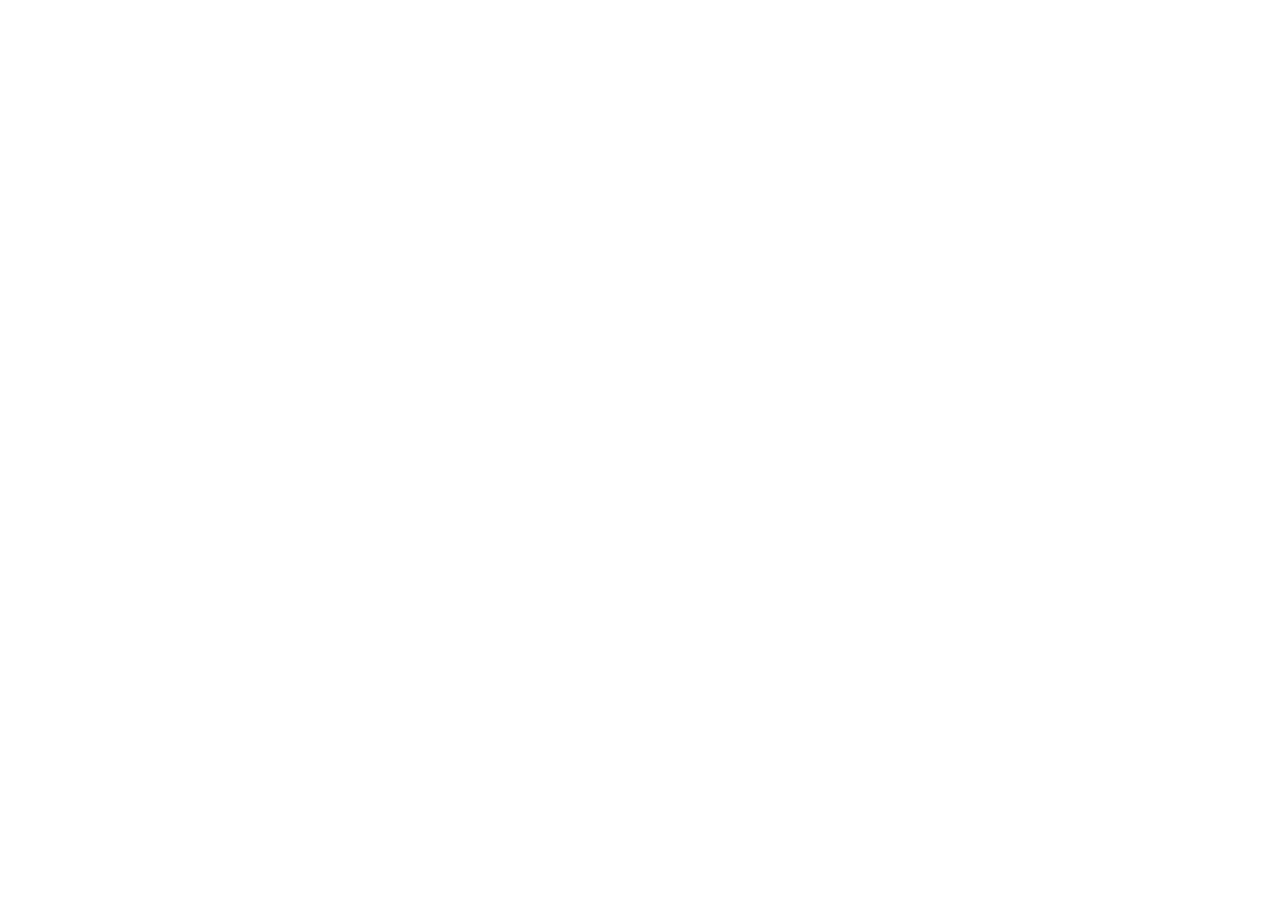
==== contact.html @ 3bf23698 "Init : creation du depot, arborescence des fichiers et structure HTML de base" ====
<!DOCTYPE html>
<html lang="fr">

<head>
    <meta charset="UTF-8">
    <meta name="viewport" content="width=device-width, initial-scale=1.0">

    <title>contact | AfriConnect Summit 2026</title>

    <!-- Google Fonts -->
    <link rel="preconnect" href="https://fonts.googleapis.com">
    <link rel="preconnect" href="https://fonts.gstatic.com" crossorigin>

    <link href="https://fonts.googleapis.com/css2?family=Space+Grotesk:wght@400;500;700&family=Inter:wght@300;400;500;600&display=swap" rel="stylesheet">

    <!-- Bootstrap Icons -->
    <link rel="stylesheet"
        href="https://cdn.jsdelivr.net/npm/bootstrap-icons@1.13.1/font/bootstrap-icons.min.css">

    <!-- CSS -->
    <link rel="stylesheet" href="css/style.css">
</head>

<body>

    <!-- Header -->
    <header>

    </header>

    <!-- Contenu principal -->
    <main>

    </main>

    <!-- Footer -->
    <footer>

    </footer>

    <!-- JavaScript -->
    <script src="js/main.js"></script>

</body>

</html>
---- css/style.css ----
/* Feuille de style du projet AfriConnect Summit */
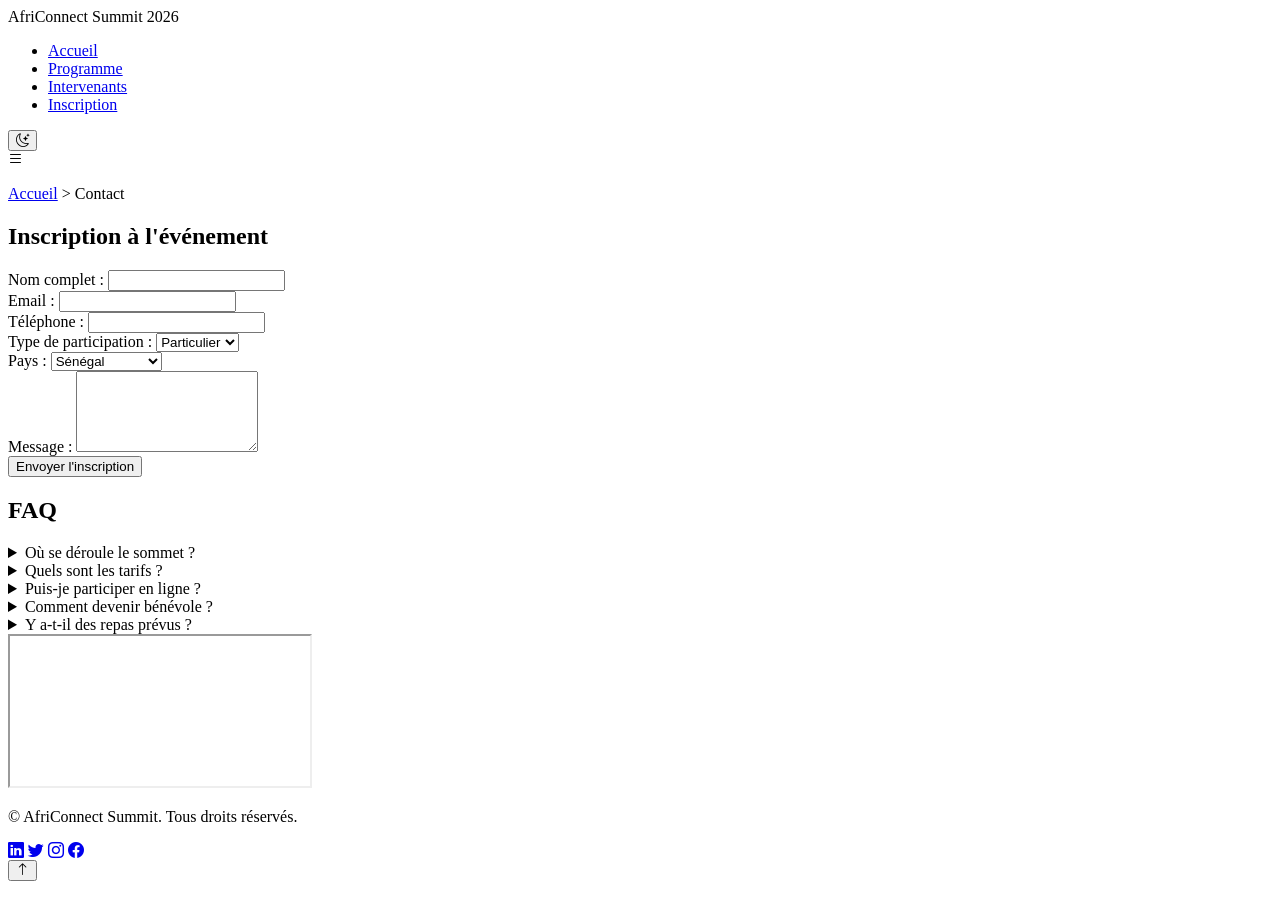
==== commit de4c00c5: "HTML : Structure complete des 4 pages avec section et contenu texte" ====
--- a/contact.html
+++ b/contact.html
@@ -1,46 +1,132 @@
 <!DOCTYPE html>
 <html lang="fr">
-
 <head>
     <meta charset="UTF-8">
     <meta name="viewport" content="width=device-width, initial-scale=1.0">
+    <title>Contact & Inscription | AfriConnect Summit 2026</title>
 
-    <title>contact | AfriConnect Summit 2026</title>
+   <link href="https://fonts.googleapis.com/css2?family=Inter:wght@400;700&display=swap" rel="stylesheet">
 
-    <!-- Google Fonts -->
-    <link rel="preconnect" href="https://fonts.googleapis.com">
-    <link rel="preconnect" href="https://fonts.gstatic.com" crossorigin>
+    <link rel="stylesheet" href="https://cdn.jsdelivr.net/npm/bootstrap-icons@1.13.1/font/bootstrap-icons.min.css">
 
-    <link href="https://fonts.googleapis.com/css2?family=Space+Grotesk:wght@400;500;700&family=Inter:wght@300;400;500;600&display=swap" rel="stylesheet">
-
-    <!-- Bootstrap Icons -->
-    <link rel="stylesheet"
-        href="https://cdn.jsdelivr.net/npm/bootstrap-icons@1.13.1/font/bootstrap-icons.min.css">
-
-    <!-- CSS -->
     <link rel="stylesheet" href="css/style.css">
 </head>
-
 <body>
 
-    <!-- Header -->
     <header>
-
+        <nav>
+            <div class="logo">AfriConnect Summit 2026</div>
+            <ul>
+                <li><a href="index.html">Accueil</a></li>
+                <li><a href="programme.html">Programme</a></li>
+                <li><a href="intervenants.html">Intervenants</a></li>
+                <li><a href="contact.html">Inscription</a></li>
+            </ul>
+            <button id="theme-toggle" aria-label="Basculer le mode sombre"><i class="bi bi-moon-stars"></i></button>
+            <div class="hamburger" aria-label="Menu mobile"><i class="bi bi-list"></i></div>
+        </nav>
     </header>
 
-    <!-- Contenu principal -->
     <main>
+        <section id="page-hero">
+            <nav aria-label="Fil d'Ariane"><p><a href="index.html">Accueil</a> > Contact</p></nav>
+            <h1>Inscription à l'événement</h1>
+        </section>
 
+        <section id="registration">
+            <form id="contactForm">
+                <div class="form-group">
+                    <label for="fullname">Nom complet :</label>
+                    <input type="text" id="fullname" name="fullname" required>
+                </div>
+                <div class="form-group">
+                    <label for="email">Email :</label>
+                    <input type="email" id="email" name="email" required>
+                </div>
+                <div class="form-group">
+                    <label for="phone">Téléphone :</label>
+                    <input type="tel" id="phone" name="phone" required>
+                </div>
+                <div class="form-group">
+                    <label for="type">Type de participation :</label>
+                    <select id="type" name="type">
+                        <option value="particulier">Particulier</option>
+                        <option value="entreprise">Entreprise</option>
+                        <option value="etudiant">Étudiant</option>
+                    </select>
+                </div>
+                <div class="form-group">
+                    <label for="country">Pays :</label>
+                    <select id="country" name="country">
+                        <option value="senegal">Sénégal</option>
+                        <option value="nigeria">Nigeria</option>
+                        <option value="cote_divoire">Côte d'Ivoire</option>
+                        <option value="ghana">Ghana</option>
+                        <option value="maroc">Maroc</option>
+                        <option value="tunisie">Tunisie</option>
+                        <option value="kenya">Kenya</option>
+                        <option value="afrique_sud">Afrique du Sud</option>
+                        <option value="egypte">Égypte</option>
+                        <option value="cameroun">Cameroun</option>
+                    </select>
+                </div>
+                <div class="form-group">
+                    <label for="message">Message :</label>
+                    <textarea id="message" name="message" rows="5" required></textarea>
+                </div>
+                <button type="submit">Envoyer l'inscription</button>
+            </form>
+
+        <aside class="faq-container">
+            <h2>FAQ</h2>
+            
+            <details class="faq-item">
+                <summary>Où se déroule le sommet ?</summary>
+                <p>Le sommet se tiendra au CICAD à Dakar.</p>
+            </details>
+
+            <details class="faq-item">
+                <summary>Quels sont les tarifs ?</summary>
+                <p>L'accès est gratuit, mais nécessite une inscription préalable.</p>
+            </details>
+
+            <details class="faq-item">
+                <summary>Puis-je participer en ligne ?</summary>
+                <p>Oui, des sessions seront diffusées en streaming.</p>
+            </details>
+
+            <details class="faq-item">
+                <summary>Comment devenir bénévole ?</summary>
+                <p>Remplissez le formulaire de contact en précisant votre motivation.</p>
+            </details>
+
+            <details class="faq-item">
+                <summary>Y a-t-il des repas prévus ?</summary>
+                <p>Oui, des pauses café et des déjeuners sont offerts.</p>
+            </details>
+        </aside>
+        </section>
+
+        <section id="map">
+            <iframe src="https://www.google.com/maps/embed?pb=..." title="Localisation"></iframe>
+        </section>
     </main>
-
-    <!-- Footer -->
-    <footer>
-
-    </footer>
-
-    <!-- JavaScript -->
+   <footer>
+    <div class="footer-content">
+        <p>&copy; <span id="year"></span> AfriConnect Summit. Tous droits réservés.</p>
+        
+        <div class="social-links">
+            <a href="#"><i class="bi bi-linkedin" aria-label="LinkedIn"></i></a>
+            <a href="#"><i class="bi bi-twitter" aria-label="Twitter"></i></a>
+            <a href="#"><i class="bi bi-instagram" aria-label="Instagram"></i></a>
+            <a href="#"><i class="bi bi-facebook" aria-label="Facebook"></i></a>
+        </div>
+        
+        <button id="back-to-top" aria-label="Retour en haut">
+            <i class="bi bi-arrow-up"></i>
+        </button>
+    </div>
+</footer>
     <script src="js/main.js"></script>
-
 </body>
-
 </html>
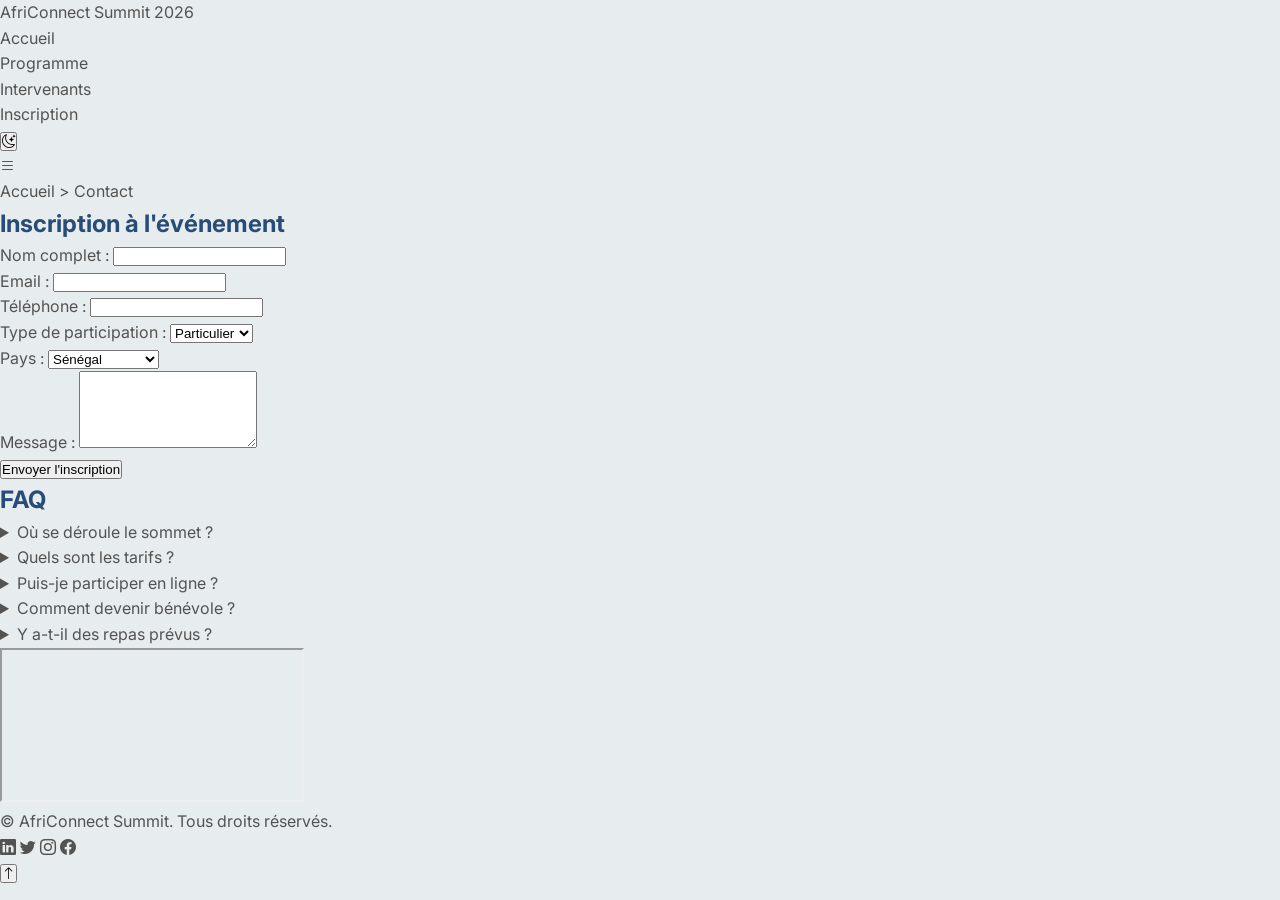
==== commit 240109c9: "css : Configuration du design système (Variables, Reset, Typographie)" ====
--- a/contact.html
+++ b/contact.html
@@ -5,7 +5,9 @@
     <meta name="viewport" content="width=device-width, initial-scale=1.0">
     <title>Contact & Inscription | AfriConnect Summit 2026</title>
 
-   <link href="https://fonts.googleapis.com/css2?family=Inter:wght@400;700&display=swap" rel="stylesheet">
+   <link rel="preconnect" href="https://fonts.googleapis.com">
+    <link rel="preconnect" href="https://fonts.gstatic.com" crossorigin>
+    <link href="https://fonts.googleapis.com/css2?family=Inter:wght@400;600&family=Outfit:wght@400;700&display=swap" rel="stylesheet">
 
     <link rel="stylesheet" href="https://cdn.jsdelivr.net/npm/bootstrap-icons@1.13.1/font/bootstrap-icons.min.css">
 
--- a/css/style.css
+++ b/css/style.css
@@ -1 +1,46 @@
-/* Feuille de style du projet AfriConnect Summit */+
+/* 1. VARIABLES : Centralisation des couleurs et styles */
+:root {
+    --primary-color: #a3cef1;    /* Bleu principal (carte)*/
+    --secondary-color: #274C77;  /* Gris très foncé (titres) */
+    --text-color: #535452;       /* Gris texte standard */
+    --bg-color: #e7ecef;         /* Fond page */
+   --rayon-bordure: 20px;       /* Arrondi des éléments */
+    --font-heading: 'Outfit', sans-serif;
+    --font-body: 'Inter', sans-serif;
+}
+
+/* 2. RESET CSS : Nettoyage des comportements par défaut */
+* {
+    margin: 0;
+    padding: 0;
+    box-sizing: border-box;
+}
+
+/* 3. TYPOGRAPHIE & BASE : Style global du site */
+body {
+    font-family: var(--font-body);
+    color: var(--text-color);
+    background-color: var(--bg-color);
+    line-height: 1.6;
+}
+
+h1, h2, h3 {
+    color: var(--secondary-color);
+}
+
+ul {
+    list-style: none;
+}
+
+a {
+    text-decoration: none;
+    color: inherit;
+}
+
+/* 4. UTILS : Container pour centrer le contenu proprement */
+.container {
+    max-width: 1200px;
+    margin: 0 auto;
+    padding: 0 20px;
+}
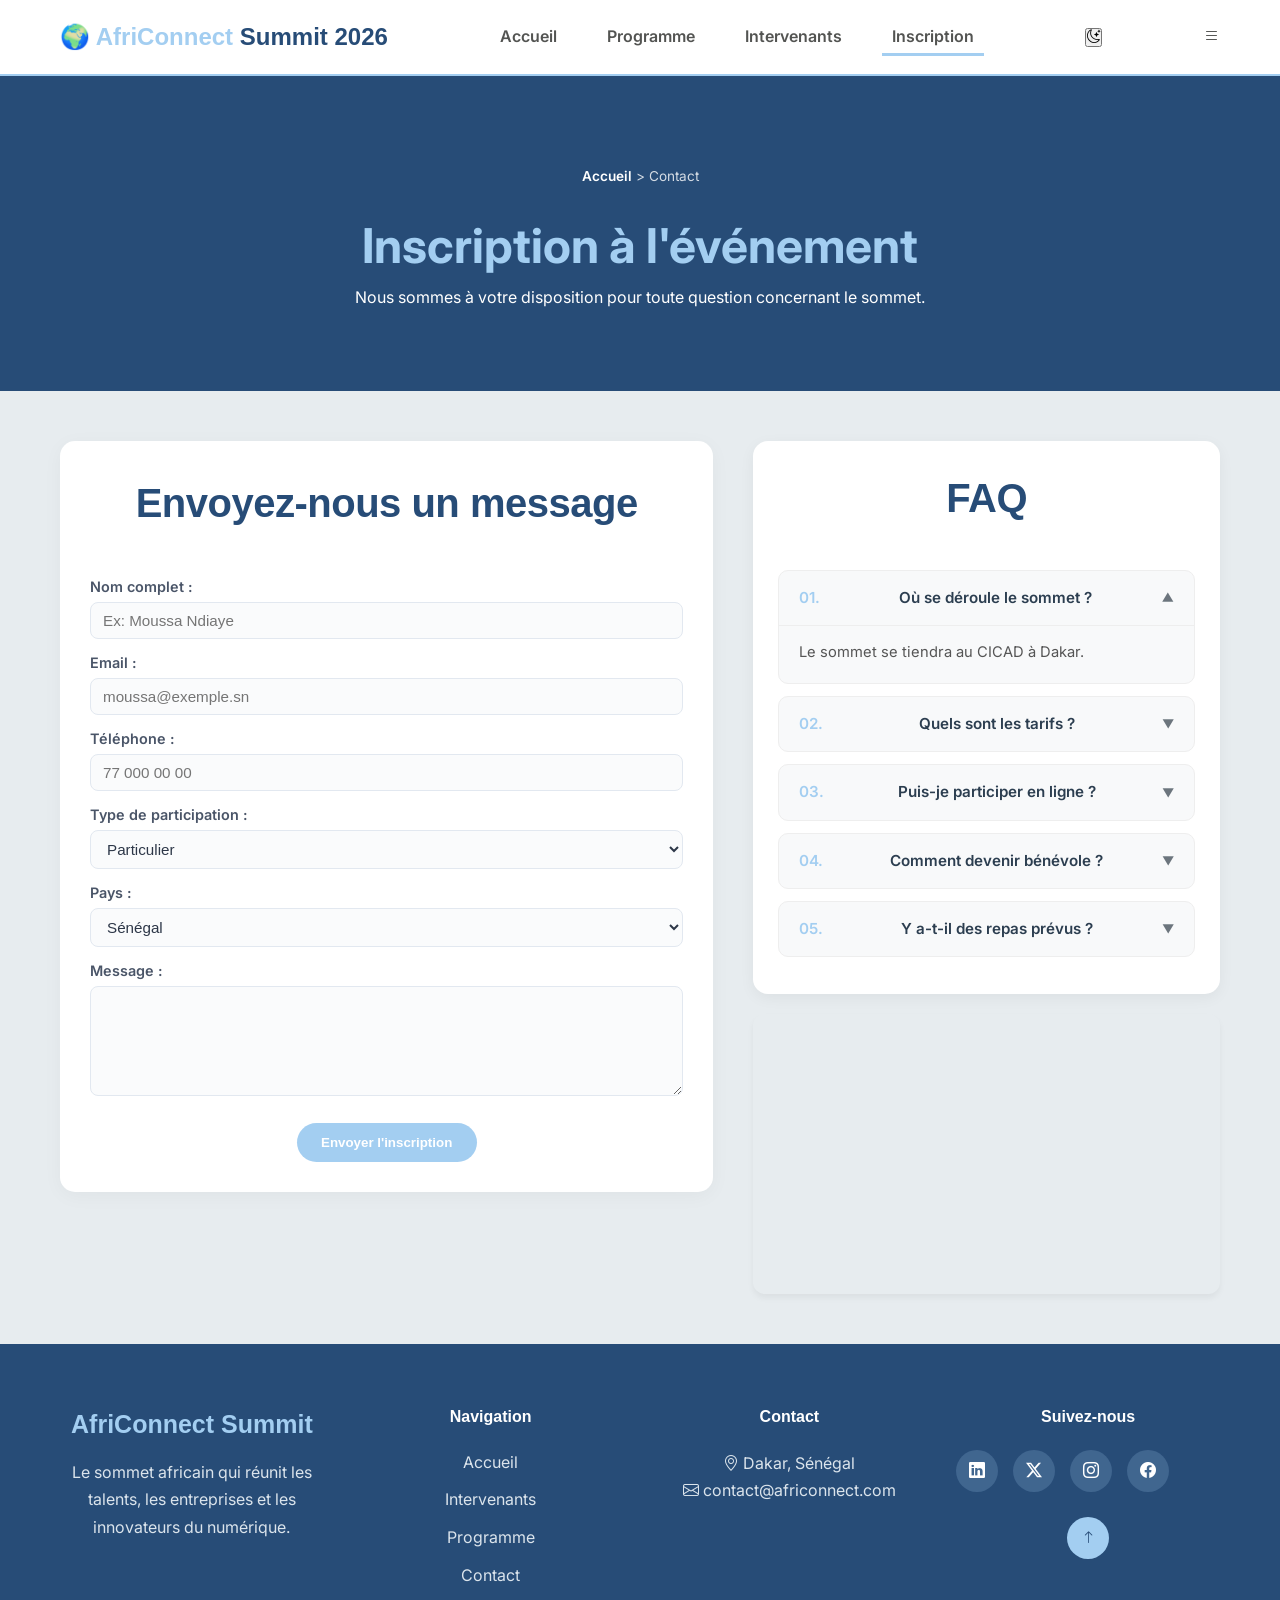
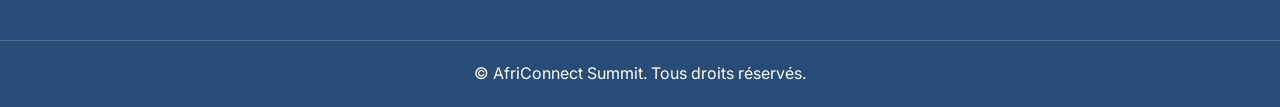
==== commit 8b47a68d: "css : Style des autres pages et responsive" ====
--- a/contact.html
+++ b/contact.html
@@ -16,13 +16,16 @@
 <body>
 
     <header>
-        <nav>
-            <div class="logo">AfriConnect Summit 2026</div>
-            <ul>
+        <nav class="container">
+            <div class="logo">
+                🌍 <span class="logo-primary">AfriConnect</span>
+                    <span class="logo-secondary">Summit 2026</span>
+                    </div>
+            <ul class="nav-links">
                 <li><a href="index.html">Accueil</a></li>
                 <li><a href="programme.html">Programme</a></li>
                 <li><a href="intervenants.html">Intervenants</a></li>
-                <li><a href="contact.html">Inscription</a></li>
+                <li><a href="contact.html" class="active">Inscription</a></li>
             </ul>
             <button id="theme-toggle" aria-label="Basculer le mode sombre"><i class="bi bi-moon-stars"></i></button>
             <div class="hamburger" aria-label="Menu mobile"><i class="bi bi-list"></i></div>
@@ -33,21 +36,23 @@
         <section id="page-hero">
             <nav aria-label="Fil d'Ariane"><p><a href="index.html">Accueil</a> > Contact</p></nav>
             <h1>Inscription à l'événement</h1>
+            <p>Nous sommes à votre disposition pour toute question concernant le sommet.</p>
         </section>
 
         <section id="registration">
             <form id="contactForm">
+                <h2>Envoyez-nous un message</h2>
                 <div class="form-group">
                     <label for="fullname">Nom complet :</label>
-                    <input type="text" id="fullname" name="fullname" required>
+                    <input type="text" id="fullname" name="fullname" placeholder="Ex: Moussa Ndiaye" required>
                 </div>
                 <div class="form-group">
                     <label for="email">Email :</label>
-                    <input type="email" id="email" name="email" required>
+                    <input type="email" id="email" name="email" placeholder="moussa@exemple.sn" required>
                 </div>
                 <div class="form-group">
                     <label for="phone">Téléphone :</label>
-                    <input type="tel" id="phone" name="phone" required>
+                    <input type="tel" id="phone" name="phone" placeholder="77 000 00 00" required>
                 </div>
                 <div class="form-group">
                     <label for="type">Type de participation :</label>
@@ -78,56 +83,112 @@
                 </div>
                 <button type="submit">Envoyer l'inscription</button>
             </form>
+    <div class="right-column">
+       <aside class="faq-container">
+    <h2>FAQ</h2>
+    
+    <details class="faq-item" name="faq-group" open>
+        <summary><span class="faq-num">01.</span> Où se déroule le sommet ?</summary>
+        <p>Le sommet se tiendra au CICAD à Dakar.</p>
+    </details>
 
-        <aside class="faq-container">
-            <h2>FAQ</h2>
-            
-            <details class="faq-item">
-                <summary>Où se déroule le sommet ?</summary>
-                <p>Le sommet se tiendra au CICAD à Dakar.</p>
-            </details>
+    <details class="faq-item" name="faq-group">
+        <summary><span class="faq-num">02.</span> Quels sont les tarifs ?</summary>
+        <p>L'accès est gratuit, mais nécessite une inscription préalable.</p>
+    </details>
 
-            <details class="faq-item">
-                <summary>Quels sont les tarifs ?</summary>
-                <p>L'accès est gratuit, mais nécessite une inscription préalable.</p>
-            </details>
+    <details class="faq-item" name="faq-group">
+        <summary><span class="faq-num">03.</span> Puis-je participer en ligne ?</summary>
+        <p>Oui, des sessions seront diffusées en streaming.</p>
+    </details>
 
-            <details class="faq-item">
-                <summary>Puis-je participer en ligne ?</summary>
-                <p>Oui, des sessions seront diffusées en streaming.</p>
-            </details>
+    <details class="faq-item" name="faq-group">
+        <summary><span class="faq-num">04.</span> Comment devenir bénévole ?</summary>
+        <p>Remplissez le formulaire de contact en précisant votre motivation.</p>
+    </details>
 
-            <details class="faq-item">
-                <summary>Comment devenir bénévole ?</summary>
-                <p>Remplissez le formulaire de contact en précisant votre motivation.</p>
-            </details>
-
-            <details class="faq-item">
-                <summary>Y a-t-il des repas prévus ?</summary>
-                <p>Oui, des pauses café et des déjeuners sont offerts.</p>
-            </details>
-        </aside>
+    <details class="faq-item" name="faq-group">
+        <summary><span class="faq-num">05.</span> Y a-t-il des repas prévus ?</summary>
+        <p>Oui, des pauses café et des déjeuners sont offerts.</p>
+    </details>
+</aside>
+        
+        <section id="map">
+            <iframe src="https://www.google.com/maps/embed?pb=..." title="Localisation"></iframe>
+        </div>
+        </section>
         </section>
 
-        <section id="map">
-            <iframe src="https://www.google.com/maps/embed?pb=..." title="Localisation"></iframe>
-        </section>
+        
     </main>
-   <footer>
-    <div class="footer-content">
-        <p>&copy; <span id="year"></span> AfriConnect Summit. Tous droits réservés.</p>
-        
-        <div class="social-links">
-            <a href="#"><i class="bi bi-linkedin" aria-label="LinkedIn"></i></a>
-            <a href="#"><i class="bi bi-twitter" aria-label="Twitter"></i></a>
-            <a href="#"><i class="bi bi-instagram" aria-label="Instagram"></i></a>
-            <a href="#"><i class="bi bi-facebook" aria-label="Facebook"></i></a>
+    <footer>
+    <div class="footer-content container">
+
+        <!-- Présentation -->
+        <div class="footer-col footer-brand">
+            <h3>AfriConnect Summit</h3>
+            <p>
+                Le sommet africain qui réunit les talents,
+                les entreprises et les innovateurs du numérique.
+            </p>
         </div>
-        
-        <button id="back-to-top" aria-label="Retour en haut">
-            <i class="bi bi-arrow-up"></i>
-        </button>
+
+
+        <!-- Navigation rapide -->
+        <div class="footer-col">
+            <h4>Navigation</h4>
+
+            <ul class="footer-links">
+                <li><a href="index.html">Accueil</a></li>
+                <li><a href="speakers.html">Intervenants</a></li>
+                <li><a href="programme.html">Programme</a></li>
+                <li><a href="contact.html">Contact</a></li>
+            </ul>
+        </div>
+
+
+        <!-- Contact -->
+        <div class="footer-col">
+            <h4>Contact</h4>
+
+            <p>
+                <i class="bi bi-geo-alt"></i> Dakar, Sénégal
+            </p>
+
+            <p>
+                <i class="bi bi-envelope"></i> contact@africonnect.com
+            </p>
+        </div>
+
+
+        <!-- Réseaux sociaux -->
+        <div class="footer-col">
+            <h4>Suivez-nous</h4>
+
+            <div class="social-links">
+                <a href="#"><i class="bi bi-linkedin"></i></a>
+                <a href="#"><i class="bi bi-twitter-x"></i></a>
+                <a href="#"><i class="bi bi-instagram"></i></a>
+                <a href="#"><i class="bi bi-facebook"></i></a>
+            </div>
+
+
+            <button id="back-to-top" aria-label="Retour en haut">
+                <i class="bi bi-arrow-up"></i>
+            </button>
+
+        </div>
+
     </div>
+
+
+    <div class="footer-bottom">
+        <p>
+            &copy; <span id="year"></span> AfriConnect Summit.
+            Tous droits réservés.
+        </p>
+    </div>
+
 </footer>
     <script src="js/main.js"></script>
 </body>
--- a/css/style.css
+++ b/css/style.css
@@ -1,8 +1,7 @@
-
 /* 1. VARIABLES : Centralisation des couleurs et styles */
 :root {
     --primary-color: #a3cef1;    /* Bleu principal (carte)*/
-    --secondary-color: #274C77;  /* Gris très foncé (titres) */
+    --secondary-color: #274C77;  /* Bleu foncé (titres) */
     --text-color: #535452;       /* Gris texte standard */
     --bg-color: #e7ecef;         /* Fond page */
    --rayon-bordure: 20px;       /* Arrondi des éléments */
@@ -41,6 +40,930 @@
 /* 4. UTILS : Container pour centrer le contenu proprement */
 .container {
     max-width: 1200px;
+    margin: 0 auto; /* C'est cette ligne qui centre tout ! */
+    padding: 0 20px; /* C'est cette ligne qui évite que le texte colle au bord sur mobile */
+}
+/* COMMIT 4 : Mise en page complète (Header, Sections, Grilles) */
+
+/* 1. LAYOUT : Centrage automatique */
+.container {
+    max-width: 1200px;
     margin: 0 auto;
     padding: 0 20px;
+}
+
+/* 2. HEADER : Menu horizontal */
+header {
+    background:white;
+    padding:18px 0;
+    position:sticky;
+    top:0;
+    z-index:1000;
+    backdrop-filter:blur(10px);
+}
+
+header nav {
+    display: flex;
+    justify-content: space-between;
+    align-items: center;
+    font-weight: 600;
+}
+header {
+    border-bottom: 2px solid var(--primary-color);
+}
+
+.nav-links {
+    display: flex;
+    gap: 30px;
+}
+.nav-links a {
+    position: relative;
+    padding: 10px;
+    z-index: 1;
+}
+
+.nav-links a::before {
+    content: "";
+    position: absolute;
+    bottom: 0;
+    left: 0;
+    width: 0%; /* Au repos, le trait est invisible */
+    height: 3px;
+    background-color: var(--primary-color);
+    transition: width 0.4s ease; /* L'animation est fluide */
+}
+.nav-links a:hover::before, 
+.nav-links a.active::before {
+    width: 100%; /* Le trait s'étend sur toute la largeur */
+}
+.logo{
+    font-size: 1.5rem;
+    font-family: var(--font-heading);
+    font-weight: 700;
+}
+
+.logo-primary{
+    color: var(--primary-color);
+}
+
+.logo-secondary{
+    color: var(--secondary-color);
+}
+/* 3. HERO : Bannière principale */
+.hero {
+    /* 1. L'image de fond */
+    background-image: url('../images/image9.jpg'); /* Mets ici le chemin vers l' image */
+    background-size: cover;          /* L'image couvre tout l'espace sans être déformée */
+    background-position: center;     /* Centre l'image dans le bloc */
+    background-repeat: no-repeat;
+    
+    /* 2. Assombrir l'image pour que le texte blanc soit lisible */
+    background-blend-mode: overlay;
+    background-color: rgba(10, 23, 43, 0.85); /* le bleu sombre, 70% d'opacité */
+    
+    /* 3. Hauteur plein écran */
+    min-height: 100vh;
+    display: flex;
+    flex-direction: column;
+    justify-content: center;
+    align-items: center;
+    color: white;
+    text-align: center;
+    margin: 30px  10px;
+    border-radius: 20px;
+}
+
+.hero h1 {
+    font-size: 4rem;     /* Un titre bien grand pour l'impact */
+    color: white;        /* En blanc pour contraster avec le bleu */
+    margin-bottom: 10px;
+    line-height: 1.2;  /* Pour que le titre ne soit pas trop serré */
+}
+
+.hero p {
+    color: #f0f4f8;      /* Un blanc cassé pour le sous-titre, c'est plus doux */
+    font-size: 1.6rem;
+}
+
+/* 4. GRILLES : Alignement horizontal des éléments */
+
+/* Stats (4 colonnes) */
+.stats-grid {
+    display: grid;
+    grid-template-columns: repeat(4, 1fr);
+    gap: 20px;
+    margin-top: 20px;
+}
+
+/* Pourquoi participer (3 colonnes) */
+.about-flex {
+    display: grid;
+    grid-template-columns: repeat(3, 1fr);
+    gap: 30px;
+}
+
+/* Intervenants (4 colonnes) */
+.speakers-grid {
+    display: grid;
+    grid-template-columns: repeat(4, 1fr);
+    gap: 20px;
+    margin: 20px 0;
+}
+.speakers-grid img {
+    width: 100%;
+    border-radius: var(--rayon-bordure);
+}
+
+/* 5. FOOTER */
+footer {
+    background-color: var(--secondary-color);
+    color: white;
+    padding: 40px 0;
+    text-align: center;
+}
+/* Style commun aux deux boutons */
+.btn,
+.btn-outline {
+    display: inline-block;
+    padding: 15px 36px;
+    margin: 10px;
+    border-radius: 30px;
+    text-decoration: none;
+    font-size: 1rem;
+    font-weight: 600;
+    transition: all 0.3s ease;
+}
+
+/* Bouton "S'inscrire" (Plein) */
+.btn {
+    background-color: var(--primary-color);
+    color: var(--secondary-color);
+    
+}
+
+/* Effet au survol pour le bouton plein */
+.btn:hover {
+    background-color: var(--secondary-color);
+    color: white;
+    transform: translateY(-3px); /* Le bouton monte légèrement au survol */
+}
+
+/* Bouton "En savoir plus" (Contour uniquement) */
+.btn-outline {
+    background-color: transparent;
+    border: 2px solid white;
+    color: white;
+}
+
+/* Effet au survol pour le bouton contour */
+.btn-outline:hover {
+    background-color: white;
+    color: var(--secondary-color);
+}
+/* Conteneur principal du compteur */
+.countdown-grid {
+    display: flex;
+    justify-content: center; /* Centre les éléments */
+    gap: 20px;               /* Espace entre les 4 blocs */
+    margin: 30px 0;          /* Espace en haut et en bas */
+}
+
+/* Chaque bloc individuel (00 Jours, etc.) */
+.time-unit {
+    background: rgba(255, 255, 255, 0.15); /* Fond semi-transparent élégant */
+    backdrop-filter: blur(5px);            /* Effet de verre dépoli */
+    padding: 20px;
+    border-radius: 12px;
+    text-align: center;
+    width: 100px;                          /* Largeur fixe pour que ce soit aligné */
+    border: 1px solid rgba(255, 255, 255, 0.2);
+}
+
+/* Le chiffre (ex: 00) */
+.time-unit span {
+    display: block;
+    font-size: 2rem;
+    font-weight: bold;
+    color: white;
+}
+
+/* Le texte en dessous (ex: Jours) */
+.time-unit small {
+    font-size: 0.8rem;
+    color: rgba(255, 255, 255, 0.8);
+    text-transform: uppercase;
+}
+/* 1. Titre de section */
+#stats {
+    padding: 60px 0;
+    text-align: center;
+}
+
+#stats h2 {
+    margin-bottom: 40px;
+    font-size: 2.5rem;
+}
+
+/* 2. La grille */
+.stats-grid {
+    display: grid;
+    grid-template-columns: repeat(4, 1fr); /* 4 colonnes */
+    gap: 20px;
+}
+
+/* 3. Les cartes (stat-item) */
+.stat-item {
+    background: white;
+    padding: 30px;
+    border-radius: var(--rayon-bordure);
+    border: 1px solid #e7ecef;
+    box-shadow: 0 4px 6px rgba(0,0,0,0.05);
+    transition: transform 0.3s ease;
+}
+
+.stat-item:hover {
+    transform: translateY(-10px);
+    border-color: var(--primary-color);
+}
+
+.stat-item h3 {
+    font-size: 2.5rem;
+    color: var(--primary-color);
+    margin-bottom: 10px;
+}
+
+.stat-item p {
+    font-size: 1rem;
+    color: var(--text-color);
+    font-weight: 500;
+}
+/* Style pour la section Pourquoi Participer */
+#about {
+    padding: 80px 0;
+    text-align: center;
+}
+
+#about h2 {
+    margin-bottom: 50px;
+}
+
+/* La mise en page Flexbox */
+.about-flex {
+    display: flex;
+    justify-content: space-between;
+    gap: 30px;
+}
+
+/* Chaque carte */
+.about-flex article {
+    flex: 1; /* Chaque carte prend 1/3 de l'espace */
+    padding: 40px 20px;
+    background: white;
+    border-radius: var(--rayon-bordure);
+    border: 1px solid #e7ecef;
+    transition: 0.3s;
+}
+
+/* Style des icônes Bootstrap */
+.about-flex article i {
+    font-size: 3rem;
+    color: var(--primary-color);
+    margin-bottom: 20px;
+    display: block;
+}
+
+/* Effet au survol */
+.about-flex article:hover {
+    transform: translateY(-10px);
+    box-shadow: 0 15px 30px rgba(0,0,0,0.1);
+    border-color: var(--primary-color);
+}
+h2 {
+    font-family: var(--font-heading); /* Utilise la police de titres */
+    font-size: 2.5rem;               /* Augmente la taille (40px) */
+    color: var(--secondary-color);   /* Utilise la couleur de titre */
+    text-align: center;              /* Assure le centrage */
+    margin-bottom: 40px;             /* Donne de l'espace sous le titre */
+    letter-spacing: -0.5px;          /* Un rendu plus moderne et serré */
+}
+/* 1. Style des icônes : On réduit la marge du bas pour remonter le titre */
+.about-flex article i {
+    font-size: 2.5rem; /* Un tout petit peu plus petit pour mieux s'intégrer */
+    color: var(--primary-color);
+    margin-bottom: 10px; /* Réduit de 20px à 10px pour coller au h3 */
+    display: block;
+}
+
+/* 2. Style du h3 : On l'agrandit pour qu'il soit plus percutant */
+.about-flex article h3 {
+    font-size: 1.4rem; /* Augmenté pour donner plus de poids */
+    color: var(--secondary-color);
+    margin-bottom: 5px; /* Très peu d'espace avec le paragraphe en dessous */
+}
+
+/* 3. Style du paragraphe : On ajuste la hauteur de ligne */
+.about-flex article p {
+    font-size: 0.95rem;
+    line-height: 1.4; /* Plus serré pour un look plus compact */
+    color: var(--text-color);
+}
+/* Grille de 4 colonnes */
+.speakers-grid {
+    display: grid;
+    grid-template-columns: repeat(4, 1fr);
+    gap: 25px;
+    margin: 40px 0;
+}
+
+/* Style de la carte */
+.speaker-card {
+    background: white;
+    padding: 20px;
+    border-radius: var(--rayon-bordure);
+    text-align: center;
+    border: 1px solid #e7ecef;
+    transition: 0.3s;
+}
+
+/* Effet Hover (Zoom léger et ombre) */
+.speaker-card:hover {
+    transform: scale(1.05);
+    box-shadow: 0 15px 30px rgba(0,0,0,0.1);
+}
+
+/* Images arrondies */
+.speaker-card img {
+    width: 100%;
+    height: 250px;
+    object-fit: cover; /* Important pour que l'image ne soit pas déformée */
+    border-radius: 15px;
+    margin-bottom: 15px;
+}
+
+/* Typographie */
+.speaker-card h3 { margin-bottom: 5px; }
+.speaker-card small { 
+    color: var(--primary-color); 
+    font-weight: bold;
+    display: block;
+    margin-top: 5px;
+}
+/* Container de la liste */
+.sponsors-list {
+    display: flex;
+    justify-content: center;
+    align-items: center;
+    gap: 50px; /* Espace entre les logos */
+    padding: 60px 0;
+}
+
+/* Style commun des logos */
+.sponsors-flex {
+    display: flex;
+    justify-content: center;
+    align-items: center; /* Aligne les logos au milieu */
+    gap: 50px;
+    padding: 60px 0;
+}
+
+.sponsor-item {
+    display: flex;
+    justify-content: center;
+    align-items: center;
+    background: #fff;
+    border-radius: 10px;
+    box-shadow: 0 4px 10px rgba(0,0,0,0.05);
+}
+
+/* Différenciation des tailles */
+.gold { width: 220px; height: 140px; border: 3px solid gold; }
+.gold img { width: 120px; } /* Logo le plus grand */
+
+.silver { width: 180px; height: 110px; border: 2px solid silver; }
+.silver img { width: 90px; } /* Logo moyen */
+
+.bronze { width: 140px; height: 90px; border: 2px solid #cd7f32; }
+.bronze img { width: 70px; } /* Logo le plus petit */
+
+/* Effet pro pour les logos */
+.sponsor-item img {
+    filter: grayscale(100%);
+    transition: 0.3s;
+}
+.sponsor-item:hover img {
+    filter: grayscale(0%);
+    transform: scale(1.1);
+}
+footer {
+    background: var(--secondary-color);
+    color: white;
+    padding: 60px 0 20px;
+}
+.footer-content {
+    display: grid;
+    grid-template-columns: repeat(4, 1fr);
+    gap: 35px;
+}
+
+
+.footer-col h3 {
+    font-family: var(--font-heading);
+    color: var(--primary-color);
+    font-size: 25px;
+    margin-bottom: 15px;
+}
+.footer-col h4 {
+    font-family: var(--font-heading);
+    color: white;
+    margin-bottom: 20px;
+}
+.footer-col p {
+    color: #dbe4ec;
+    line-height: 1.7;
+    font-family: var(--font-body);
+}
+
+/* Liens */
+.footer-links {
+    list-style: none;
+}
+
+.footer-links li {
+    margin-bottom: 12px;
+}
+
+.footer-links a {
+    color: #dbe4ec;
+    text-decoration: none;
+    transition: 0.3s;
+}
+
+.footer-links a:hover {
+    color: var(--primary-color);
+}
+
+/* Réseaux sociaux */
+.social-links {
+    display: flex;
+    gap: 15px;
+}
+
+.social-links a {
+    width: 42px;
+    height: 42px;
+    border-radius: 50%;
+    background: rgba(163,206,241,0.2);
+    display: flex;
+    justify-content: center;
+    align-items: center;
+    color: white;
+    transition: 0.3s;
+}
+
+.social-links a:hover {
+    background: var(--primary-color);
+    color: var(--secondary-color);
+    transform: translateY(-4px);
+}
+
+/* Bouton retour haut */
+#back-to-top {
+    margin-top: 25px;
+    width: 42px;
+    height: 42px;
+    border-radius: 50%;
+    border: none;
+    background: var(--primary-color);
+    color: var(--secondary-color);
+    cursor: pointer;
+}
+
+/* Bas du footer */
+.footer-bottom {
+    border-top: 1px solid rgba(255,255,255,0.2);
+    margin-top: 40px;
+    padding-top: 20px;
+    text-align: center;
+}       
+         /* Programme */
+
+/* Sélecteur ciblant précisément la balise nav dont l'attribut aria-label est égal à "Navigation par jour" */
+nav[aria-label="Navigation par jour"] {
+    text-align: center; /* Centre les boutons dans la zone */
+    margin: 30px 0;    /* Ajoute de l'espace au-dessus et en dessous */
+}
+
+/* Cible tous les boutons (button) à l'intérieur de ce nav spécifique */
+nav[aria-label="Navigation par jour"] button {
+    padding: 10px 25px; /* Espace interne du bouton */
+    margin: 0 10px;      /* Espace entre les boutons */
+    border: 2px solid var(--primary-color); /* Bordure colorée utilisant ta variable CSS */
+    background: transparent; /* Fond transparent par défaut */
+    color: var(--primary-color); /* Texte de la couleur principale */
+    border-radius: 25px; /* Bords très arrondis pour un look moderne */
+    cursor: pointer; /* Change le curseur en main au survol */
+    font-weight: 600; /* Texte en gras */
+    transition: 0.3s; /* Rend les changements de couleur fluides en 0.3 secondes */
+}
+
+/* Effet au survol (hover) ou si le bouton est marqué comme actif */
+nav[aria-label="Navigation par jour"] button:hover,
+nav[aria-label="Navigation par jour"] button.active {
+    background: var(--primary-color); /* Fond rempli au survol */
+    color: white; /* Texte en blanc */
+}
+/* Style général du tableau */
+table {
+    width: 85%;       /* diminue la largeur du tableau */
+    margin: 40px auto; /* centre le tableau */
+    border-collapse: collapse;
+    box-shadow: 0 4px 8px rgba(0,0,0,0.1);
+    background-color: white;
+    
+}
+
+thead {
+    background-color: var(--secondary-color);
+    color: white;
+}
+
+th, td {
+    padding: 15px;
+    text-align: left;
+    border-bottom: 1px solid #ddd;
+}
+
+/* Alternance de couleurs */
+tbody tr:nth-child(even) {
+    background-color: #f2f2f2;
+}
+
+tbody tr:hover {
+    background-color: #e9e9e9;
+}
+
+/* 3. Masquage des jours (Logique pour ton futur JS) */
+.day-content {
+    display: none; /* Cache tout par défaut */
+}
+
+#day1 {
+    display: block; /* Affiche le jour 1 par défaut */
+}
+
+.themes-grid {
+    display: grid;
+    /* Cela crée 2 colonnes de taille égale */
+    grid-template-columns: repeat(2, 1fr); 
+    gap: 30px; /* Espace entre les cartes */
+    max-width: 900px; /* Pour éviter que les cartes soient trop larges */
+    margin: 40px auto; /* Centre la grille dans la page */
+}
+
+.theme-card {
+    padding: 30px;
+    border: 1px solid #eee;
+    border-radius: 15px;
+    text-align: center;
+    transition: transform 0.3s;
+}
+
+.theme-card:hover { transform: translateY(-10px); border-color: var(--primary-color); }
+.theme-card i { font-size: 2.5rem; color: var(--primary-color); margin-bottom: 15px; }
+
+/* Style du Fil d'Ariane dans la bannière bleue */
+#page-hero nav[aria-label="Fil d'Ariane"] p {
+    font-size: 0.85rem;
+    color: rgba(255, 255, 255, 0.8); /* Blanc transparent pour plus de lisibilité */
+    margin: 10px 0 20px 0; 
+}
+
+#page-hero nav[aria-label="Fil d'Ariane"] a {
+    color: #ffffff; /* Texte blanc pour contraster avec le fond bleu */
+    text-decoration: none;
+    font-weight: 600;
+}
+
+#page-hero nav[aria-label="Fil d'Ariane"] a:hover {
+    text-decoration: underline;
+    color: var(--primary-color); /* Utilise ton bleu clair pour le survol */
+}
+
+.page-banner {
+    background-color: var(--primary-color); /* Utilise ta couleur bleue */
+    color: white;
+    padding: 60px 20px;
+    text-align: center;
+    margin-bottom: 40px;
+}
+
+.page-banner h1 {
+    margin: 0;
+    font-size: 3rem;
+}
+
+.page-banner p {
+    font-size: 1.2rem;
+    opacity: 0.9;
+    margin-top: 10px;
+}
+/* Style du Fil d'Ariane dans la bannière avec la classe page-banner */
+.page-banner nav[aria-label="Fil d'Ariane"] p {
+    font-size: 0.85rem;
+    color: rgba(255, 255, 255, 0.8);
+    margin: 10px 0 20px 0; 
+}
+
+.page-banner nav[aria-label="Fil d'Ariane"] a {
+    color: #ffffff;
+    text-decoration: none;
+    font-weight: 600;
+}
+
+.page-banner nav[aria-label="Fil d'Ariane"] a:hover {
+    text-decoration: underline;
+    color: var(--secondary-color);
+}
+/* --- INTERVENANT --- */
+
+/* 1. Bannière (Hero) */
+#page-hero {
+    background: var(--secondary-color);
+    color: white;
+    padding: 80px 20px; /* Réduit pour être plus compact */
+    text-align: center;
+}
+
+#page-hero h1 {
+    color:var(--primary-color);
+    font-size: 3rem;
+    margin-top: 10px;
+}
+
+/* 2. Fil d'Ariane */
+nav[aria-label="Fil d'Ariane"] p {
+    font-size: 0.9rem;
+    color: var(--primary-color);
+    margin-bottom: 10px;
+}
+
+/* 3. Barre de filtre */
+#filter-section {
+    text-align: center;
+    margin: 30px 0; /* Espacement aéré */
+}
+
+.filter-btn {
+    padding: 10px 20px;
+    margin: 5px;
+    border: 2px solid var(--secondary-color);
+    background: transparent;
+    color: var(--secondary-color);
+    border-radius: 20px;
+    cursor: pointer;
+    font-weight: 600;
+    transition: 0.3s;
+}
+
+.filter-btn:hover, .filter-btn.active {
+    background: var(--secondary-color);
+    color: white;
+}
+
+/* 4. Grille des intervenants */
+#speakers-grid {
+    display: grid;
+    /* Responsive : 1 colonne mobile, 2 tablette, 3+ desktop */
+    grid-template-columns: repeat(auto-fit, minmax(280px, 1fr));
+    gap: 30px;
+    max-width: 1200px;
+    margin: 40px auto;
+    padding: 0 20px;
+}
+
+/* Carte Intervenant (Version unique et nettoyée) */
+.speaker-card {
+    background: white;
+    border-radius: 15px;
+    padding: 25px;
+    text-align: center;
+    box-shadow: 0 4px 15px rgba(0,0,0,0.1);
+    transition: transform 0.3s ease, box-shadow 0.3s ease;
+}
+
+.speaker-card:hover {
+    transform: translateY(-10px);
+    box-shadow: 0 15px 30px rgba(0,0,0,0.2);
+}
+
+.speaker-card img {
+    width: 150px;
+    height: 150px;
+    border-radius: 50%;
+    object-fit: cover;
+    margin-bottom: 15px;
+    border: 3px solid var(--primary-color);
+}
+
+.speaker-card h3 {
+    margin: 10px 0 5px 0;
+    font-size: 1.2rem;
+}
+
+.speaker-card p {
+    font-size: 0.9rem;
+    color: #666;
+    margin: 2px 0; /* Petit espace entre spécialité et pays */
+}
+/* Applique la couleur secondaire au texte ayant la classe 'pays' dans la carte */
+.speaker-card .pays {
+    color: var(--primary-color);
+    font-weight: bold; /* Optionnel : le mettre en gras pour le faire ressortir */
+    font-size: 0.9rem;
+    margin-top: 5px;
+}
+/*botton voir profile*/
+.speaker-btn {
+    display: inline-block;
+    margin-top: 15px;
+    padding: 10px 22px;
+    background:  var(--primary-color);
+    color: white;
+    text-decoration: none;
+    border-radius: 30px;
+    font-family: var(--font-body);
+    font-weight: 600;
+    transition: all 0.3s ease;
+}
+.speaker-btn:hover {
+    background:  var(--secondary-color);
+    color: var(--primary-color);
+    transform: translateY(-3px);
+}
+.speaker-card {
+    text-align: center;
+}
+       /* --- CONTACT --- */
+
+/* 1. On aligne tout en haut (plus d'étirement forcé des champs) */
+#registration {
+    display: grid;
+    grid-template-columns: 1.4fr 1fr;
+    gap: 40px;
+    padding: 50px 20px;
+    max-width: 1200px;
+    margin: 0 auto;
+    align-items: start; /* Empêche les champs de s'étirer */
+}
+
+/* 2. Le formulaire garde sa taille naturelle, les champs ne s'étirent plus */
+#contactForm {
+    background: #ffffff;
+    padding: 30px;
+    border-radius: 15px;
+    box-shadow: 0 4px 20px rgba(0, 0, 0, 0.04);
+}
+/* 3. Colonne de droite : on fixe une hauteur maximale propre avec scroll si besoin */
+.right-column {
+    display: flex;
+    flex-direction: column;
+    gap: 20px;
+}
+
+/* Réduire l'espace entre chaque champ du formulaire */
+.form-group { 
+    margin-bottom: 12px; /* Espace vertical serré entre les blocs */
+}
+
+/* Rapprocher le texte du label par rapport à son champ input */
+label { 
+    display: block; 
+    margin-bottom: 4px; 
+    font-weight: 600;
+    font-size: 0.9rem; 
+    color: #4a5568;
+}
+
+/* Affiner la hauteur des champs */
+input, select, textarea {
+    width: 100%;
+    padding: 9px 12px; /* Padding fin pour un aspect compact */
+    border: 1px solid #e2e8f0;
+    border-radius: 8px;
+    font-size: 0.95rem;
+    background-color: #fafbfc;
+    color: #2d3748;
+}
+
+/* Bouton d'envoi corrigé (court, arrondi et centré) */
+button[type="submit"] {
+    display: block;
+    width: 180px; /* Largeur courte et élégante */
+    margin: 20px auto 0 auto; /* Centré horizontalement */
+    padding: 12px 20px;
+    background: var(--primary-color, #6c5ce7);
+    color: white;
+    border: none;
+    border-radius: 50px; /* Très arrondi */
+    font-weight: 600;
+    cursor: pointer;
+    transition: background 0.3s;
+}
+
+button[type="submit"]:hover { 
+    background: #0056b3; 
+}
+
+
+/* FAQ */
+.faq-container {
+    background: #ffffff;
+    padding: 25px;
+    border-radius: 15px;
+    box-shadow: 0 4px 15px rgba(0, 0, 0, 0.05);
+}
+.faq-item {
+    background: #f8f9fa;
+    margin-bottom: 12px;
+    border-radius: 10px;
+    border: 1px solid #eee;
+    overflow: hidden;
+    transition: all 0.3s ease;
+}
+
+/* Style de la question (summary) */
+summary {
+    padding: 15px 20px;
+    font-weight: 600;
+    font-size: 0.95rem;
+    color: #2c3e50;
+    cursor: pointer;
+    list-style: none; /* Cache les puces par défaut */
+    display: flex;
+    justify-content: space-between;
+    align-items: center;
+}
+
+/* Cache la flèche par défaut sur Safari/Chrome */
+summary::-webkit-details-marker {
+    display: none;
+}
+
+/* Numérotation des questions */
+.faq-num {
+    color: var(--primary-color, #007bff);
+    margin-right: 8px;
+}
+
+/* Flèche personnalisée à droite (chevron bas) */
+summary::after {
+    content: "▼";
+    font-size: 0.75rem;
+    color: #6c757d;
+    transition: transform 0.3s ease;
+}
+
+/* Quand la question est ouverte, la flèche se tourne vers le haut */
+details[open] summary::after {
+    transform: rotate(180deg);
+}
+
+/* Style du texte de la réponse */
+.faq-item p {
+    padding: 0 20px 20px 20px;
+    margin: 0;
+    color: #555;
+    font-size: 0.92rem;
+    line-height: 1.5;
+    border-top: 1px solid #eee;
+    padding-top: 15px;
+}
+
+/* Effet au survol de la question */
+.faq-item:hover {
+    border-color: #d1d8e0;
+}
+
+/* Carte Google Maps */
+#map {
+    flex-grow: 1; /* Pousse la carte pour occuper l'espace restant dans la colonne */
+    display: flex;
+    flex-direction: column;
+    width: 100%;
+    margin: 0;
+    padding: 0;
+}
+#map iframe {
+    width: 100%;
+    height: 280px;
+    border-radius: 12px;
+    border: none;
+    display: block;
+    box-shadow: 0 4px 6px rgba(0,0,0,0.05);
+}
+/* Version Mobile */
+@media (max-width: 768px) {
+    #registration {
+        grid-template-columns: 1fr; /* Tout s'empile proprement sur téléphone */
+    }
 }
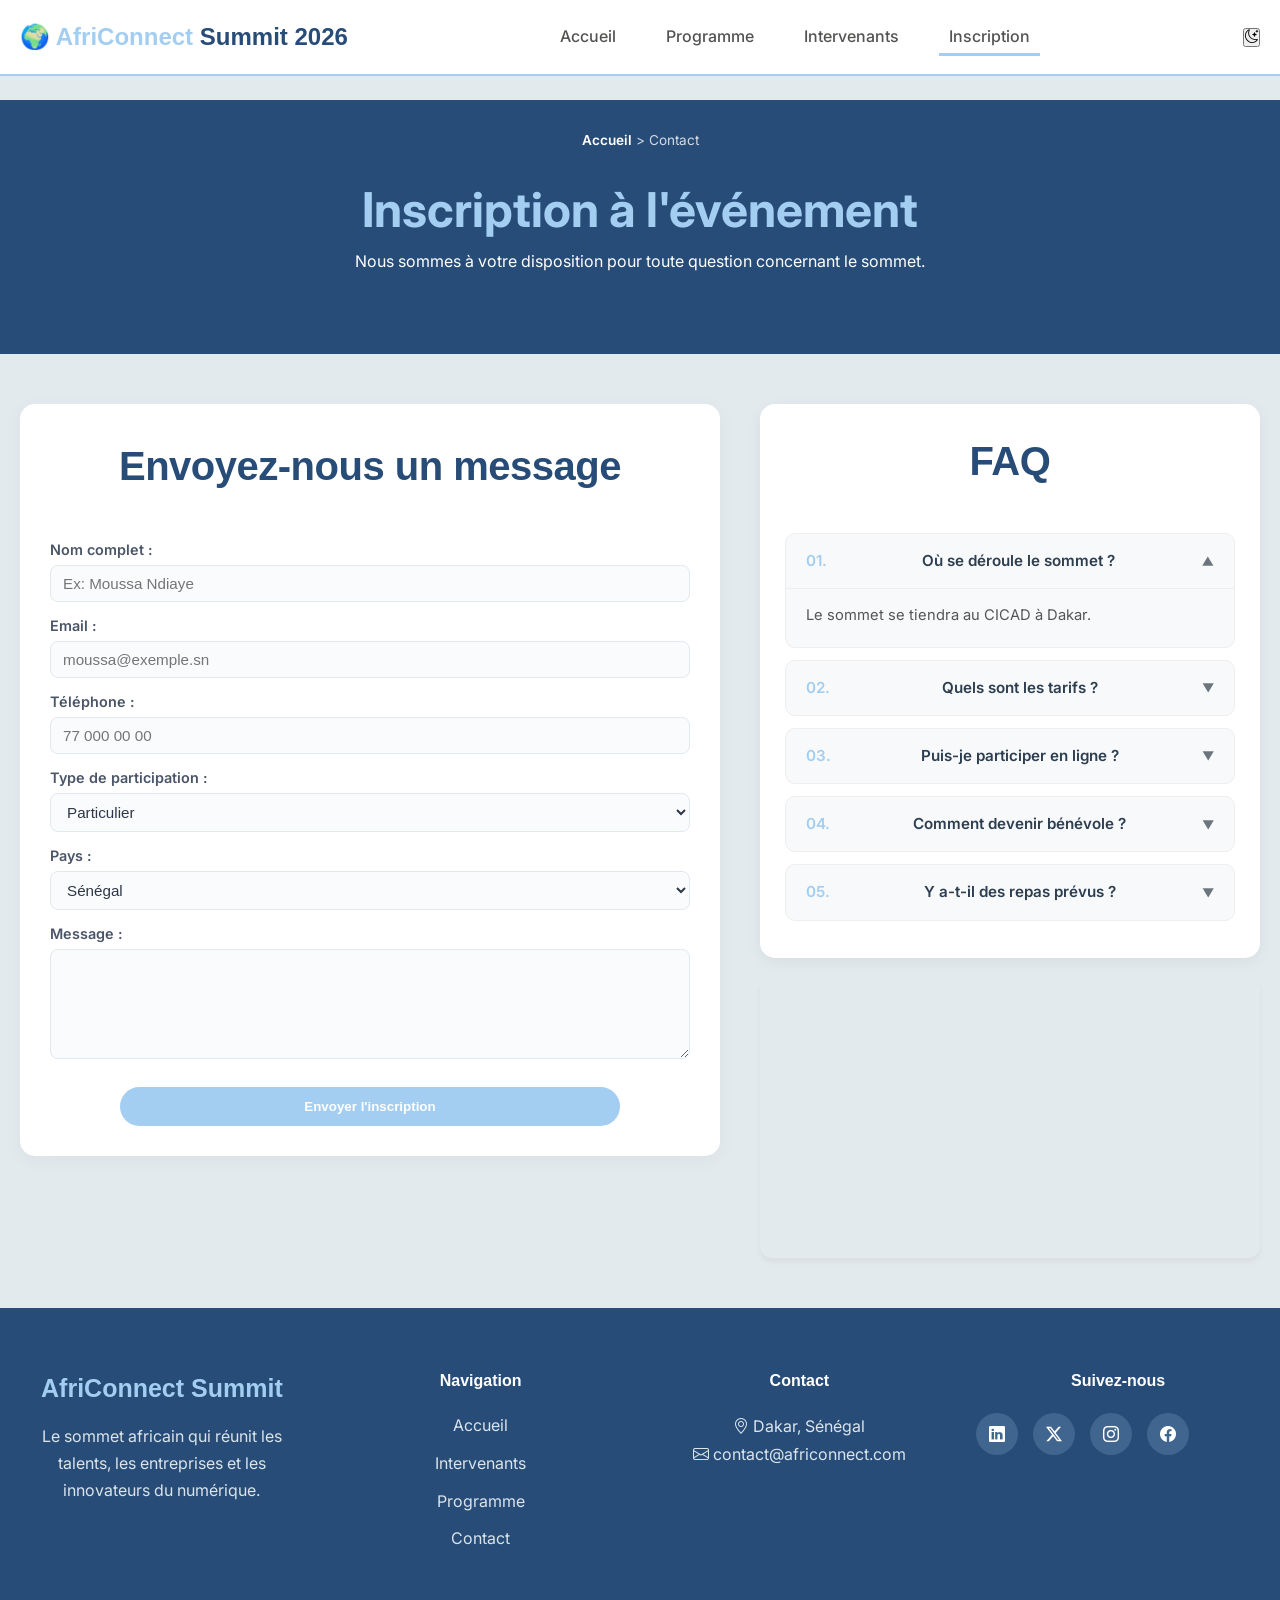
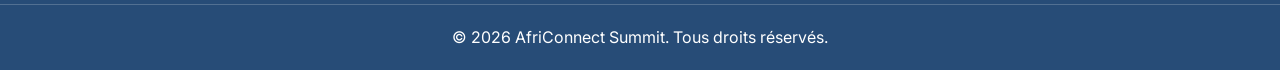
==== commit 7ad7702c: "js : Fonctionalites JavaScripte(dark mode, menu, compte a rebours, etc.)" ====
--- a/contact.html
+++ b/contact.html
@@ -21,15 +21,23 @@
                 🌍 <span class="logo-primary">AfriConnect</span>
                     <span class="logo-secondary">Summit 2026</span>
                     </div>
-            <ul class="nav-links">
+            <ul class="nav-links" id="nav-links">
                 <li><a href="index.html">Accueil</a></li>
                 <li><a href="programme.html">Programme</a></li>
                 <li><a href="intervenants.html">Intervenants</a></li>
                 <li><a href="contact.html" class="active">Inscription</a></li>
             </ul>
-            <button id="theme-toggle" aria-label="Basculer le mode sombre"><i class="bi bi-moon-stars"></i></button>
-            <div class="hamburger" aria-label="Menu mobile"><i class="bi bi-list"></i></div>
-        </nav>
+            <!-- Bouton Dark Mode / Light Mode -->
+                    <button id="theme-toggle" aria-label="Basculer le mode sombre">
+                        <i class="bi bi-moon-stars"></i>
+                    </button>
+
+                    <!-- Bouton Hamburger structuré pour le JS et le CSS pur -->
+                    <button class="hamburger" id="hamburger-btn" aria-label="Menu mobile">
+                        <span class="bar"></span>
+                        <span class="bar"></span>
+                        <span class="bar"></span>
+                    </button>
     </header>
 
     <main>
@@ -115,7 +123,6 @@
         
         <section id="map">
             <iframe src="https://www.google.com/maps/embed?pb=..." title="Localisation"></iframe>
-        </div>
         </section>
         </section>
 
@@ -184,7 +191,7 @@
 
     <div class="footer-bottom">
         <p>
-            &copy; <span id="year"></span> AfriConnect Summit.
+            &copy; <span class="current-year"></span> AfriConnect Summit.
             Tous droits réservés.
         </p>
     </div>
--- a/css/style.css
+++ b/css/style.css
@@ -3,7 +3,7 @@
     --primary-color: #a3cef1;    /* Bleu principal (carte)*/
     --secondary-color: #274C77;  /* Bleu foncé (titres) */
     --text-color: #535452;       /* Gris texte standard */
-    --bg-color: #e7ecef;         /* Fond page */
+    --bg-color: #e3eaee;         /* Fond page */
    --rayon-bordure: 20px;       /* Arrondi des éléments */
     --font-heading: 'Outfit', sans-serif;
     --font-body: 'Inter', sans-serif;
@@ -253,6 +253,18 @@
     color: rgba(255, 255, 255, 0.8);
     text-transform: uppercase;
 }
+.hero-badge{
+display:inline-block;
+padding:8px 20px;
+border-radius:30px;
+background:rgba(255,255,255,.18);
+backdrop-filter:blur(10px);
+margin-bottom:20px;
+color:white;
+font-size:15px;
+font-weight:600;
+}
+
 /* 1. Titre de section */
 #stats {
     padding: 60px 0;
@@ -575,11 +587,11 @@
 /* Style général du tableau */
 table {
     width: 85%;       /* diminue la largeur du tableau */
-    margin: 40px auto; /* centre le tableau */
+    margin: 50px auto; /* centre le tableau */
     border-collapse: collapse;
     box-shadow: 0 4px 8px rgba(0,0,0,0.1);
     background-color: white;
-    
+    border-radius: 50px;
 }
 
 thead {
@@ -693,7 +705,10 @@
     padding: 80px 20px; /* Réduit pour être plus compact */
     text-align: center;
 }
-
+body.dark-mode #page-hero {
+    background: #0b1329 !important;
+    border-bottom: 1px solid rgba(56, 189, 248, 0.15);
+}
 #page-hero h1 {
     color:var(--primary-color);
     font-size: 3rem;
@@ -858,7 +873,7 @@
 /* Bouton d'envoi corrigé (court, arrondi et centré) */
 button[type="submit"] {
     display: block;
-    width: 180px; /* Largeur courte et élégante */
+    width: 500px; /* Largeur courte et élégante */
     margin: 20px auto 0 auto; /* Centré horizontalement */
     padding: 12px 20px;
     background: var(--primary-color, #6c5ce7);
@@ -961,9 +976,855 @@
     display: block;
     box-shadow: 0 4px 6px rgba(0,0,0,0.05);
 }
-/* Version Mobile */
+
+
+/*/////DARK MODE///////*/
+
+/* 1. On nettoie les sections pour qu'elles n'aient plus de cadre ou de fond de carte */
+body.dark-mode main > section {
+    background: transparent !important;
+    border: none !important;
+    box-shadow: none !important;
+}
+
+/* 2. Le fond du body avec un magnifique dégradé bleu nuit et une touche de turquoise/bleu lumineux */
+body.dark-mode {
+    background: linear-gradient(135deg, #0b192c 0%, #1e3e62 50%, #000000 100%) !important;
+    color: #ffffff !important;
+    background-attachment: fixed !important;
+}
+
+/* 3. Uniquement les petites cartes intérieures (comme tes blocs de stats) gardent leur propre style */
+body.dark-mode .stat-item,
+body.dark-mode .speaker-card,
+body.dark-mode .about-flex article,
+body.dark-mode .sponsor-item {
+    background-color: rgba(15, 23, 42, 0.85); /* Fond semi-transparent sombre */
+    border: 5px solid rgba(56, 189, 248, 0.2); /* Fine bordure lumineuse */
+    box-shadow: 0 10px 25px rgba(0, 0, 0, 0.4);
+    border-radius: 16px;
+}
+
+/* 4. Harmonisation de tous les textes en blanc/clair */
+body.dark-mode h1, 
+body.dark-mode h2, 
+body.dark-mode h3, 
+body.dark-mode p, 
+body.dark-mode small {
+    color: #f1f5f9 !important;
+}
+/* ==========================================
+   NAVIGATION ET FOOTER EN BLEU DE NUIT (DARK MODE)
+   ========================================== */
+
+/* 1. La barre de navigation en haut */
+body.dark-mode header,
+body.dark-mode nav {
+    background-color: #0b1329 !important; /* Un bleu de nuit profond et élégant */
+    border-bottom: 1px solid rgba(56, 189, 248, 0.15); /* Une fine bordure lumineuse subtile */
+    box-shadow: 0 4px 20px rgba(0, 0, 0, 0.4);
+}
+
+/* 2. Le footer en bas de page */
+body.dark-mode footer {
+    background-color: #070d1b !important; /* Un bleu de nuit encore plus sombre pour bien fermer la page */
+    border-top: 1px solid rgba(56, 189, 248, 0.15);
+    color: #f1f5f9 !important;
+}
+
+/* 3. Assurer que les liens et textes à l'intérieur restent bien lisibles */
+body.dark-mode nav a,
+body.dark-mode footer a,
+body.dark-mode footer p,
+body.dark-mode footer h3,
+body.dark-mode footer h4 {
+    color: #f1f5f9 !important;
+}
+
+/* Effet au survol des liens de navigation en mode sombre */
+body.dark-mode nav a:hover,
+body.dark-mode footer a:hover {
+    color: #38bdf8 !important; /* Une touche de bleu turquoise lumineux au survol */
+}
+/* ==========================================
+   FORMULAIRE DE CONTACT ET FAQ EN MODE SOMBRE
+   ========================================== */
+
+/* 1. Les blocs du formulaire de contact et des champs de saisie */
+body.dark-mode form,
+body.dark-mode .contact-form,
+body.dark-mode .form-container {
+    background-color: #0b1329 !important; /* Fond bleu de nuit */
+    border: 1px solid rgba(56, 189, 248, 0.2); /* Fine bordure lumineuse */
+    box-shadow: 0 10px 30px rgba(0, 0, 0, 0.5);
+    color: #ffffff !important;
+    border-radius: 16px;
+}
+
+/* 2. Les champs de texte et les boutons du formulaire */
+body.dark-mode input,
+body.dark-mode textarea,
+body.dark-mode select {
+    background-color: #1e293b !important; /* Bleu nuit un peu plus clair pour écrire dedans */
+    border: 1px solid #334155 !important;
+    color: #ffffff !important;
+}
+
+body.dark-mode input::placeholder,
+body.dark-mode textarea::placeholder {
+    color: #94a3b8 !important;
+}
+
+/* 3. Les éléments de la FAQ (questions / réponses) */
+body.dark-mode .faq-item,
+body.dark-mode .accordion-item,
+body.dark-mode details {
+    background-color: #0b1329 !important;
+    border: 1px solid rgba(56, 189, 248, 0.15) !important;
+    color: #ffffff !important;
+    border-radius: 12px;
+}
+
+body.dark-mode .faq-item h3,
+body.dark-mode .faq-item p,
+body.dark-mode .accordion-button,
+body.dark-mode summary {
+    color: #f1f5f9 !important;
+    background-color: transparent !important;
+}
+/* ==========================================
+   CORRECTION DE LA SECTION FAQ EN MODE SOMBRE
+   ========================================== */
+
+/* 1. On enlève le fond clair global derrière la FAQ */
+body.dark-mode .faq-section,
+body.dark-mode .faq-container,
+body.dark-mode section:has(.faq-item) {
+    background: transparent !important;
+    background-color: transparent !important;
+}
+
+/* 2. On s'assure que chaque bloc de question/réponse de la FAQ est bien en bleu de nuit */
+body.dark-mode .faq-item,
+body.dark-mode details {
+    background-color: #0b1329 !important; /* Bleu de nuit */
+    border: 1px solid rgba(56, 189, 248, 0.2) !important; /* Fine bordure lumineuse */
+    color: #ffffff !important;
+    border-radius: 12px;
+    margin-bottom: 12px;
+}
+
+/* 3. Le texte des questions et réponses de la FAQ en blanc/clair */
+body.dark-mode .faq-item h3,
+body.dark-mode .faq-item p,
+body.dark-mode summary,
+body.dark-mode .faq-answer {
+    color: #f1f5f9 !important;
+    background-color: transparent !important;
+}
+/* ==========================================
+   CORRECTION DES BANDES ET DU TABLEAU EN MODE SOMBRE
+   ========================================== */
+/* ==========================================
+   CORRECTIF FINAL : SUPPRESSION DES BANDES & HARMONISATION
+   ========================================== */
+
+/* 1. Rendre totalement transparentes les zones autour des boutons de jours et du fil d'Ariane */
+body.dark-mode .jours-container,
+body.dark-mode .filters,
+body.dark-mode .tabs-container,
+body.dark-mode .breadcrumb-container {
+    background: transparent !important;
+    background-color: transparent !important;
+    border: none !important;
+    box-shadow: none !important;
+}
+
+/* 2. Cibler spécifiquement les conteneurs qui font ces bandes parasites sur la page programme */
+body.dark-mode section > div:has(.jours),
+body.dark-mode section > div:has(nav),
+body.dark-mode .programme-hero {
+    background: transparent !important;
+    background-color: transparent !important;
+    box-shadow: none !important;
+    border: none !important;
+}
+
+/* 3. Garder uniquement ton grand bloc central "Programme de l'événement" bien stylisé */
+body.dark-mode .page-banner {
+    background-color: #0b1329 !important;
+    border-bottom: 1px solid rgba(56, 189, 248, 0.15);
+    padding: 40px 20px;
+    margin-bottom: 30px;
+    border-radius: 0 0 16px 16px;
+    box-shadow: 0 4px 20px rgba(0, 0, 0, 0.4);
+    text-align: center;
+}
+
+/* ==========================================
+   STYLE DE LA BANNIÈRE DE PAGE (.page-banner) EN MODE SOMBRE
+   ========================================== */
+body.dark-mode .page-banner {
+    background-color: #0b1329 !important; /* Fond bleu de nuit pour la bannière */
+    border-bottom: 1px solid rgba(56, 189, 248, 0.15); /* Fine bordure lumineuse */
+    padding: 40px 20px;
+    margin-bottom: 30px;
+    border-radius: 0 0 16px 16px; /* Arrondi uniquement en bas pour faire un beau bandeau */
+    box-shadow: 0 4px 20px rgba(0, 0, 0, 0.4);
+    text-align: center;
+}
+
+body.dark-mode .page-banner h1 {
+    color: #f1f5f9 !important;
+    font-size: 2.2rem;
+    margin-bottom: 10px;
+}
+
+body.dark-mode .page-banner p {
+    color: #94a3b8 !important;
+}
+
+body.dark-mode .page-banner nav p,
+body.dark-mode .page-banner a {
+    color: #38bdf8 !important; /* Couleur turquoise pour le fil d'Ariane Accueil > Programme */
+    text-decoration: none;
+}
+
+body.dark-mode .page-banner a:hover {
+    text-decoration: underline;
+}
+/* 1. On cible proprement le tableau unique */
+table {
+    width: 100% !important;
+    max-width: 1000px !important;
+    min-width: 700px !important;
+    margin: 20px auto !important;
+    border-collapse: collapse;
+    table-layout: auto !important;
+    border-radius: 16px; /* Remis à 16px pour éviter les bords trop arrondis (50px faisait un effet de bulle) */
+    overflow: hidden;
+    box-shadow: 0 10px 30px rgba(0, 0, 0, 0.5);
+}
+
+/* 2. Le conteneur du tableau (sans forcer de display: block répétitif) */
+.table-container {
+    width: 100% !important;
+    max-width: 1100px !important;
+    margin: 0 auto !important;
+    display: flex !important;
+    justify-content: center !important;
+}
+
+/* 3. Style des cellules en mode sombre */
+body.dark-mode table {
+    background-color: #0b1329 !important;
+    border: 1px solid rgba(56, 189, 248, 0.2);
+}
+
+body.dark-mode th {
+    background-color: #1e293b !important;
+    color: #38bdf8 !important;
+    padding: 15px 20px !important;
+    text-align: left;
+    border-bottom: 1px solid rgba(56, 189, 248, 0.2);
+    white-space: nowrap;
+}
+
+body.dark-mode td {
+    background-color: #0b1329 !important;
+    color: #f1f5f9 !important;
+    padding: 15px 20px !important;
+    border-bottom: 1px solid rgba(255, 255, 255, 0.05);
+    white-space: nowrap;
+}
+
+body.dark-mode tr:hover td {
+    background-color: #111c38 !important;
+}body.dark-mode .page-banner *,
+body.dark-mode section.page-banner div {
+    background-color: transparent !important;
+    background: transparent !important;
+}
+
+/* Si les bandes sont des balises spécifiques comme <header>, <nav> ou des <div> juste sous la bannière */
+body.dark-mode .page-banner,
+body.dark-mode #page-hero {
+    background-color: #0b1329 !important; /* Fond bleu de nuit */
+    border-bottom: 1px solid rgba(56, 189, 248, 0.15); /* Fine bordure lumineuse */
+    padding: 40px 20px;
+    margin-bottom: 30px;
+    border-radius: 0 0 16px 16px; /* Bords arrondis en bas pour faire un beau bandeau */
+    box-shadow: 0 4px 20px rgba(0, 0, 0, 0.4);
+    text-align: center;
+}
+
+body.dark-mode .page-banner h1,
+body.dark-mode #page-hero h1 {
+    color: #f1f5f9 !important;
+    font-size: 2.2rem;
+    margin-bottom: 10px;
+}
+
+body.dark-mode .page-banner p,
+body.dark-mode #page-hero p {
+    color: #94a3b8 !important;
+}
+
+body.dark-mode .page-banner nav p,
+body.dark-mode .page-banner a,
+body.dark-mode #page-hero nav p,
+body.dark-mode #page-hero a {
+    color: #38bdf8 !important; /* Couleur turquoise pour les liens du fil d'Ariane */
+    text-decoration: none;
+}
+
+body.dark-mode .page-banner a:hover,
+body.dark-mode #page-hero a:hover {
+    text-decoration: underline;
+}
+
+/* Nettoyage des petites bandes parasites autour des filtres ou des jours */
+body.dark-mode .jours-container,
+body.dark-mode .filters,
+body.dark-mode .tabs-container,
+body.dark-mode .breadcrumb-container {
+    background: transparent !important;
+    background-color: transparent !important;
+    border: none !important;
+    box-shadow: none !important;
+}
+/* Nettoyage total et radical du conteneur du fil d'Ariane */
+body.dark-mode .page-banner nav,
+body.dark-mode #page-hero nav,
+body.dark-mode .breadcrumb,
+body.dark-mode [class*="breadcrumb"] {
+    background: transparent !important;
+    background-color: transparent !important;
+    border: none !important;
+    box-shadow: none !important;
+    padding: 0 !important;
+}
+/* Suppression totale des bordures ou fonds internes persistants dans le bandeau */
+body.dark-mode .page-banner *,
+body.dark-mode #page-hero * {
+    background-color: transparent !important;
+}
+
+/* On force le conteneur principal du bandeau à avoir un fond uni sans lignes parasites */
+body.dark-mode .page-banner,
+body.dark-mode #page-hero {
+    background: #0b1329 !important;
+    background-image: none !important;
+    border: none !important;
+}
+/* Restauration du padding du bandeau pour que le texte soit bien à l'intérieur */
+body.dark-mode .page-banner,
+body.dark-mode #page-hero {
+    padding: 60px 20px 40px 20px !important;
+    margin-top: 20px !important; /* Ajoute un espace sous la navbar principale */
+}
+
+/* Cible spécifique et directe de la navigation par jour */
+body.dark-mode nav[aria-label="Navigation par jour"] {
+    background: transparent !important;
+    background-color: transparent !important;
+    background-image: none !important;
+    border: none !important;
+    box-shadow: none !important;
+}
+/* Décalage propre pour éviter que la bannière ne colle sous la navbar fixe */
+body.dark-mode .page-banner,
+body.dark-mode #page-hero {
+    margin-top: 90px !important; /* Force un espace net sous la navbar fixe */
+}
+/* --- Style de base de la Navbar --- */
+header {
+    position: fixed;
+    top: 0;
+    left: 0;
+    width: 100%;
+    z-index: 1000;
+    transition: background-color 0.3s ease, box-shadow 0.3s ease;
+}
+
+.nav {
+    display: flex;
+    justify-content: space-between;
+    align-items: center;
+    padding: 20px 40px;
+    max-width: 1200px;
+    margin: 0 auto;
+}
+
+.nav-links {
+    display: flex;
+    list-style: none;
+    gap: 30px;
+    align-items: center;
+}
+
+.nav-links a {
+    text-decoration: none;
+    font-weight: 500;
+    transition: color 0.2s;
+}
+
+/* --- Effet Navbar dynamique au scroll (>80px) --- */
+header.scrolled {
+    background-color: var(--nav-bg, #0b1329) !important;
+    box-shadow: 0 4px 20px rgba(0, 0, 0, 0.4);
+    padding: 10px 0;
+}
+
+/* --- Bouton Hamburger (caché sur PC) --- */
+.hamburger {
+    display: none;
+    flex-direction: column;
+    justify-content: space-between;
+    width: 30px;
+    height: 21px;
+    background: transparent;
+    border: none;
+    cursor: pointer;
+    z-index: 1001;
+}
+
+.hamburger .bar {
+    width: 100%;
+    height: 3px;
+    background-color: currentColor;
+    border-radius: 3px;
+    transition: transform 0.3s ease, opacity 0.3s ease;
+}
+
+/* --- Bouton Retour en haut --- */
+#back-to-top {
+    position: fixed;
+    bottom: 30px;
+    right: 30px;
+    background-color: #38bdf8;
+    color: #0b1329;
+    border: none;
+    border-radius: 50%;
+    width: 45px;
+    height: 45px;
+    font-size: 1.2rem;
+    cursor: pointer;
+    display: none;
+    align-items: center;
+    justify-content: center;
+    box-shadow: 0 4px 15px rgba(0, 0, 0, 0.3);
+    z-index: 999;
+    transition: transform 0.2s;
+}
+
+#back-to-top:hover {
+    transform: scale(1.1);
+}
+
+
+/* Ajoute de l'espace à l'intérieur du premier bloc de la page */
+body.dark-mode .hero,
+body.dark-mode #hero,
+body.dark-mode header + * {
+    padding-top: 40px !important;
+}
+/* Décale tout le bloc hero (image de fond comprise) vers le bas */
+section.hero {
+    margin-top: 90px !important; /* Crée l'espace vide entre la navbar et ton image */
+    padding-top: 70px;          /* Espace à l'intérieur pour le texte */
+    min-height: calc(100vh - 80px);
+    box-sizing: border-box;
+}
+
+/* --- RESPONSIVITÉ & MENU HAMBURGER --- */
+
+/* Par défaut sur PC, on cache le bouton hamburger */
+.hamburger {
+    display: none;
+}
+
+/* Sur mobile et tablette (écrans de 768px ou moins) */
 @media (max-width: 768px) {
+    /* 1. Afficher le bouton hamburger */
+    .hamburger {
+        display: flex;
+        flex-direction: column;
+        justify-content: space-between;
+        width: 30px;
+        height: 21px;
+        background: none;
+        border: none;
+        cursor: pointer;
+        padding: 0;
+        z-index: 1002;
+    }
+
+    .hamburger .bar {
+        display: block;
+        width: 100%;
+        height: 3px;
+        background-color: #274C77; /* Couleur des barres */
+        border-radius: 3px;
+        transition: 0.3s ease;
+    }
+
+    /* Animation du hamburger en croix (X) quand il est actif */
+    .hamburger.active .bar:nth-child(1) {
+        transform: translateY(9px) rotate(45deg);
+    }
+    .hamburger.active .bar:nth-child(2) {
+        opacity: 0;
+    }
+    .hamburger.active .bar:nth-child(3) {
+        transform: translateY(-9px) rotate(-45deg);
+    }
+
+    /* 2. Cacher le menu de base et le transformer en panneau latéral */
+    .nav-links {
+        position: fixed;
+        top: 0;
+        right: -100%; /* Caché hors de l'écran à droite */
+        width: 70%;
+        height: 100vh;
+        background-color: #0b1329; /* Fond sombre du menu */
+        flex-direction: column;
+        justify-content: center;
+        align-items: center;
+        gap: 25px;
+        transition: right 0.4s ease-in-out;
+        z-index: 1001;
+        box-shadow: -5px 0 20px rgba(0,0,0,0.5);
+    }
+
+    /* Quand le JS ajoute la classe .active, le menu glisse sur l'écran */
+    .nav-links.active {
+        right: 0;
+    }
+
+    /* Texte des liens en blanc dans le menu mobile */
+    .nav-links a {
+        color: #ffffff !important;
+        font-size: 1.2rem;
+    }
+}
+/* --- CORRECTION DU DÉBORDEMENT MOBILE (375px et moins) --- */
+html, body {
+    width: 100%;
+    overflow-x: hidden; /* Empêche tout défilement horizontal indésirable */
+}
+
+/* S'assure que toutes les images et boîtes s'adaptent à la largeur de l'écran */
+img, video, iframe, .container, section {
+    max-width: 100%;
+    box-sizing: border-box;
+}
+/* --- AJUSTEMENT PROPRE POUR PETITS MOBILES (375px) --- */
+@media (max-width: 480px) {
+    /* Réduire un peu les marges globales des sections si elles sont trop larges */
+    body {
+        font-size: 14px;
+    }
+
+    /* Forcer les conteneurs à prendre toute la largeur sans déborder */
+    .container, 
+    header, 
+    footer, 
+    section {
+        padding-left: 15px !important;
+        padding-right: 15px !important;
+        width: 100% !important;
+        box-sizing: border-box !important;
+    }
+
+    /* Transformer toutes les grilles (cartes, intervenants, etc.) en une seule colonne */
+    .speakers-grid, 
+    .program-grid, 
+    .grid, 
+    .cards-container {
+        grid-template-columns: 1fr !important;
+        gap: 20px !important;
+    }
+
+    /* S'assurer que les titres ne sont pas trop grands pour l'écran */
+    h1 {
+        font-size: 1.8rem !important;
+    }
+    h2 {
+        font-size: 1.5rem !important;
+    }
+}
+/* --- SÉCURITÉ ANTI-DÉBORDEMENT ABSOLUE --- */
+* {
+    max-width: 100% !important;
+    box-sizing: border-box !important;
+    word-wrap: break-word !important;
+    overflow-wrap: break-word !important;
+}
+
+/* S'assurer que les images et tableaux ne dépassent jamais */
+img, table, figure {
+    height: auto !important;
+    max-width: 100% !important;
+}
+/* --- FORCER TOUS LES CONTENEURS ET SECTIONS SUR MOBILE --- */
+@media (max-width: 768px) {
+    /* Annuler les largeurs fixes et marges excessives */
+    div, section, header, footer, main, article {
+        max-width: 100% !important;
+        width: 100% !important;
+        box-sizing: border-box !important;
+        margin-left: auto !important;
+        margin-right: auto !important;
+    }
+
+    /* Forcer les grilles de cartes ou d'éléments à passer en 1 seule colonne */
+    .speakers-grid, 
+    .cards-container, 
+    .grid, 
+    .row {
+        display: flex !important;
+        flex-direction: column !important;
+        width: 100% !important;
+        padding: 0 10px !important;
+    }
+}
+/* --- RESPONSIVITÉ SPÉCIALE PETITS MOBILES (Max 480px) --- */
+@media (max-width: 480px) {
+    /* Forcer tous les conteneurs et sections à s'adapter à 375px / petits écrans */
+    div, section, header, footer, main, article {
+        max-width: 100% !important;
+        width: 100% !important;
+        box-sizing: border-box !important;
+        padding-left: 10px !important;
+        padding-right: 10px !important;
+    }
+
+    /* Transformer toutes les grilles d'éléments en une seule colonne */
+    .speakers-grid, 
+    .cards-container, 
+    .grid, 
+    .row {
+        display: flex !important;
+        flex-direction: column !important;
+        width: 100% !important;
+        gap: 15px !important;
+    }
+
+    /* Réduire un peu les titres pour qu'ils ne soient pas coupés */
+    h1 {
+        font-size: 1.6rem !important;
+    }
+    h2 {
+        font-size: 1.3rem !important;
+    }
+}
+/* --- CORRECTION FINALE MOBILE 375px --- */
+@media (max-width: 480px) {
+    /* 1. Forcer le compte à rebours à passer sur 2 colonnes ou s'empiler proprement */
+    .countdown-grid {
+        display: grid !important;
+        grid-template-columns: repeat(2, 1fr) !important;
+        gap: 10px !important;
+        width: 100% !important;
+    }
+
+    .time-unit {
+        width: 100% !important;
+        padding: 8px !important;
+    }
+
+    /* 2. S'assurer que les images des intervenants ne dépassent pas de leur carte */
+    .speaker-card img {
+        width: 100% !important;
+        height: 200px !important;
+        object-fit: cover !important;
+    }
+
+    /* 3. Sécurité globale pour éviter tout défilement horizontal */
+    body, html {
+        overflow-x: hidden !important;
+        width: 100% !important;
+    }
+}
+/* --- CORRECTION DE LA SECTION STATS SUR MOBILE --- */
+@media (max-width: 480px) {
+    .stats-grid {
+        display: grid !important;
+        grid-template-columns: repeat(2, 1fr) !important; /* 2 chiffres par ligne sur mobile */
+        gap: 15px !important;
+        width: 100% !important;
+        padding: 0 !important;
+    }
+
+    .stat-item {
+        width: 100% !important;
+        padding: 15px 10px !important;
+        box-sizing: border-box !important;
+        text-align: center;
+    }
+}
+/* --- CORRECTION DE LA SECTION "POURQUOI PARTICIPER" SUR MOBILE --- */
+@media (max-width: 480px) {
+    .about-flex {
+        display: flex !important;
+        flex-direction: column !important;
+        gap: 20px !important;
+        width: 100% !important;
+        padding: 0 !important;
+    }
+
+    .about-flex article {
+        width: 100% !important;
+        box-sizing: border-box !important;
+    }
+}
+/* --- CORRECTION DU FOOTER SUR MOBILE --- */
+@media (max-width: 480px) {
+    .footer-content.container {
+        display: flex !important;
+        flex-direction: column !important;
+        gap: 30px !important;
+        width: 100% !important;
+        padding-left: 15px !important;
+        padding-right: 15px !important;
+        box-sizing: border-box !important;
+    }
+
+    .footer-col {
+        width: 100% !important;
+        text-align: left !important;
+    }
+}
+/* --- CORRECTION DES TABLEAUX SUR MOBILE (375px) --- */
+@media (max-width: 480px) {
+    /* Permettre au tableau de défiler horizontalement de façon propre sans casser la page */
+    .day-content {
+        width: 100% !important;
+        overflow-x: auto !important;
+        -webkit-overflow-scrolling: touch;
+        margin-bottom: 20px;
+    }
+
+    /* Forcer les tableaux à s'adapter et éviter les textes trop serrés */
+    .schedule-table, 
+    .day-content table {
+        width: 100% !important;
+        min-width: 320px !important; /* Garde une taille lisible sans tout écraser */
+        font-size: 0.85rem !important;
+        box-sizing: border-box !important;
+    }
+
+    .schedule-table th, 
+    .schedule-table td, 
+    .day-content th, 
+    .day-content td {
+        padding: 8px 6px !important;
+        text-align: left;
+    }
+}
+/* --- CORRECTION PAGE CONTACT SUR MOBILE (375px) --- */
+@media (max-width: 480px) {
     #registration {
-        grid-template-columns: 1fr; /* Tout s'empile proprement sur téléphone */
-    }
-}+        display: flex !important;
+        flex-direction: column !important;
+        gap: 20px !important;
+        width: 100% !important;
+        padding: 0 !important;
+    }
+
+    #registration form, 
+    .right-column, 
+    .faq-container, 
+    #map {
+        width: 100% !important;
+        box-sizing: border-box !important;
+    }
+
+    #registration input, 
+    #registration select, 
+    #registration textarea {
+        width: 100% !important;
+        box-sizing: border-box !important;
+    }
+}
+/* --- CORRECTION FINALE DE LA GRILLE DES INTERVENANTS SUR PC --- */
+@media (min-width: 992px) {
+    #speakers-grid {
+        display: grid !important;
+        grid-template-columns: repeat(3, 1fr) !important; /* Force exactement 3 colonnes */
+        gap: 30px !important;
+        max-width: 1140px !important;
+        width: 100% !important;
+        margin-left: auto !important;
+        margin-right: auto !important;
+        box-sizing: border-box !important;
+    }
+
+    #speakers-grid .speaker-card {
+        width: 100% !important;
+        box-sizing: border-box !important;
+    }
+}
+/* --- CORRECTION POUR LE TABLEAU ET LES THÉMATIQUES SUR PC --- */
+@media (min-width: 992px) {
+    /* 1. Encadrer et centrer les tableaux du programme */
+    .schedule-table, 
+    .day-content table {
+        max-width: 1140px !important;
+        width: 100% !important;
+        margin-left: auto !important;
+        margin-right: auto !important;
+        box-sizing: border-box !important;
+    }
+}
+    /* 2. Forcer un affichage propre des 4 cartes thématiques (par exemple 2x2 ou une grille équilibrée) */
+   @media (min-width: 992px) {
+    .themes-grid {
+        display: grid !important;
+        grid-template-columns: repeat(2, 1fr) !important; /* Force exactement 2 colonnes */
+        gap: 30px !important;
+        max-width: 800px !important; /* Contrôle la largeur globale de la grille pour ne pas qu'elles soient trop étirées */
+        width: 100% !important;
+        margin-left: auto !important;
+        margin-right: auto !important;
+        box-sizing: border-box !important;
+    }
+
+    .theme-card {
+        width: 100% !important;
+        box-sizing: border-box !important;
+    }
+}
+/* --- CORRECTION ESPACEMENT NAVBAR ET FIL D'ARIANE --- */
+header {
+    margin-bottom: 10px !important;
+}
+
+/* S'assurer que le conteneur du haut laisse bien respirer le fil d'Ariane */
+.page-banner, 
+#page-hero {
+    margin-top: 100px !important;
+    padding-top: 20px !important;
+}
+
+/* Rendre le fil d'Ariane bien visible et non masqué */
+.page-banner nav, 
+#page-hero nav {
+    display: block !important;
+    visibility: visible !important;
+    opacity: 1 !important;
+    margin-bottom: 10px !important;
+}
+/* --- CORRECTION POUR LES JOURS DU PROGRAMME ET LE TABLEAU --- */
+
+@media (min-width: 992px) {
+    .schedule-table, 
+    .day-content table {
+        max-width: 1140px !important;
+        width: 100% !important;
+        margin-left: auto !important;
+        margin-right: auto !important;
+        box-sizing: border-box !important;
+    }
+}
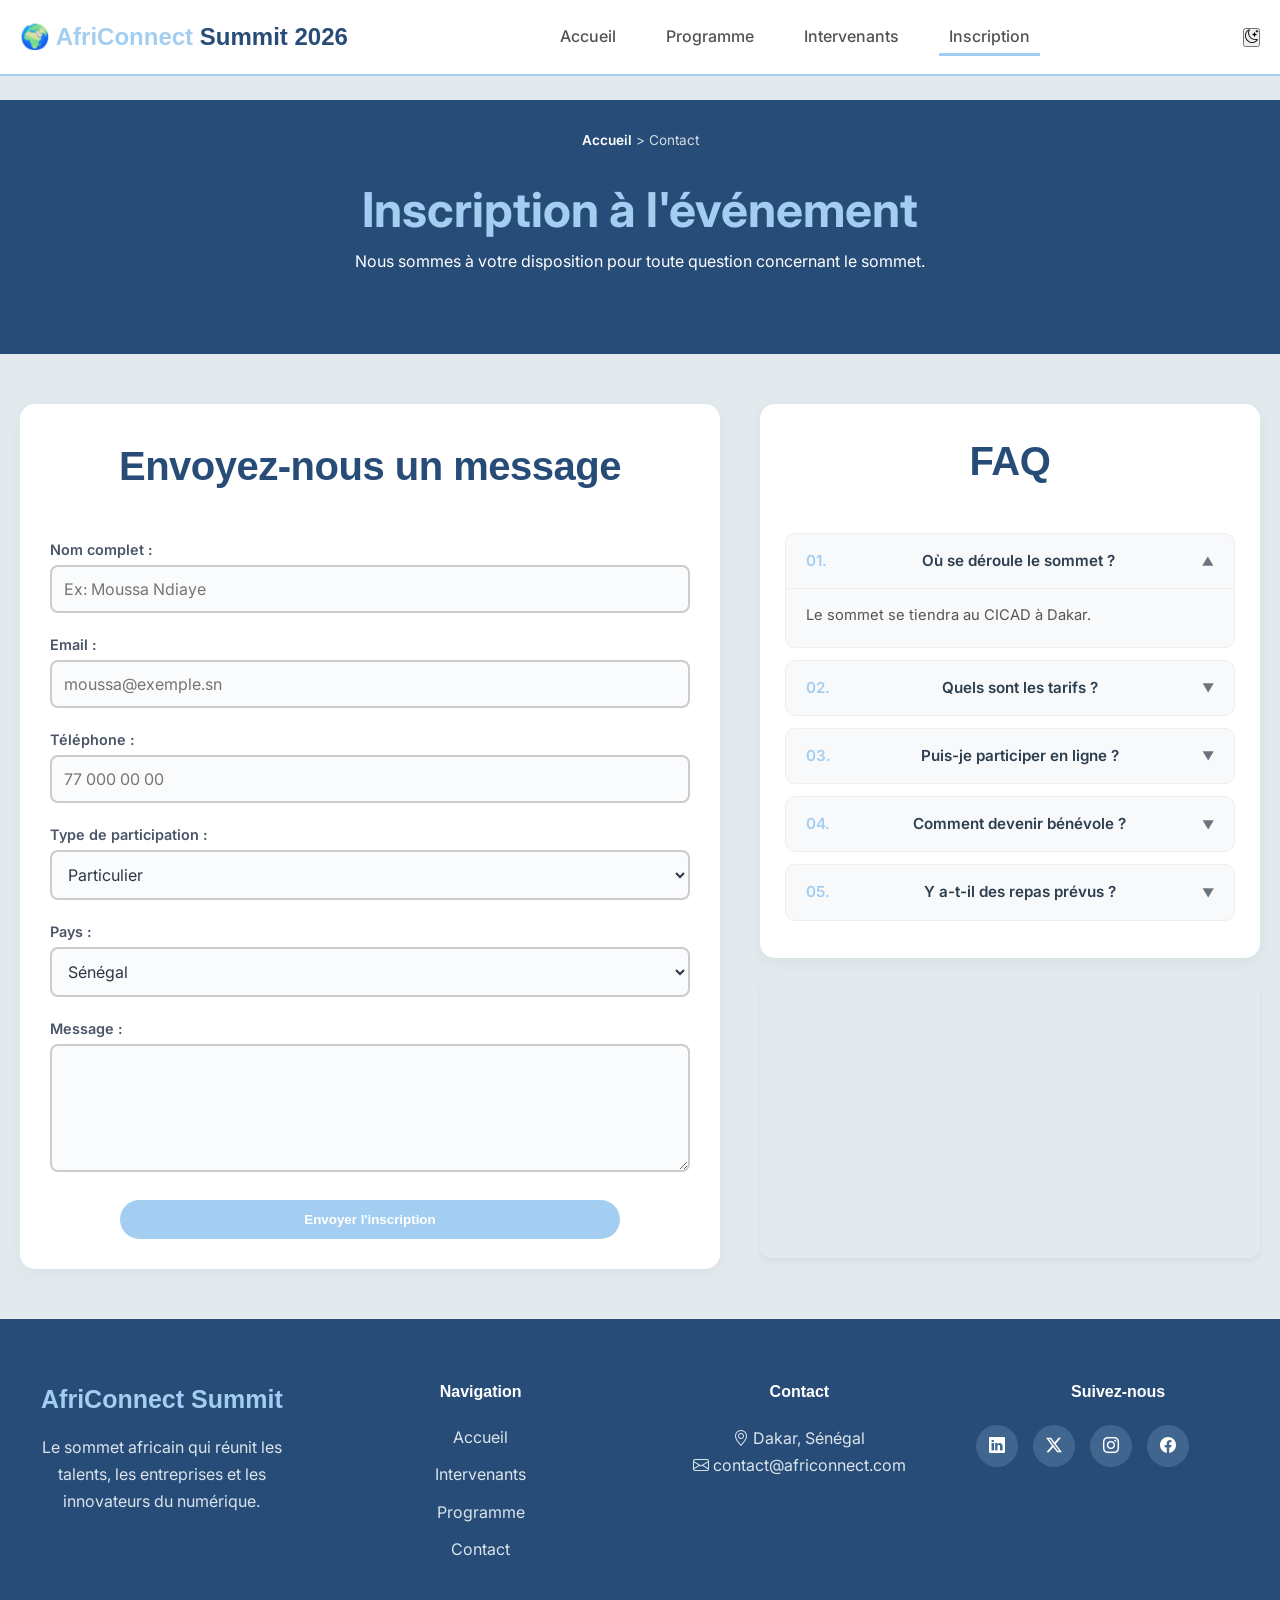
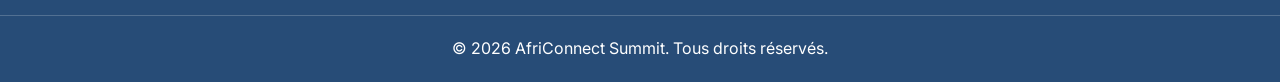
==== commit f5aea965: "js : Validation du formulaire,filtrage dynamique et annimations" ====
--- a/contact.html
+++ b/contact.html
@@ -43,11 +43,11 @@
     <main>
         <section id="page-hero">
             <nav aria-label="Fil d'Ariane"><p><a href="index.html">Accueil</a> > Contact</p></nav>
-            <h1>Inscription à l'événement</h1>
+            <h1 class="h1-slide-right">Inscription à l'événement</h1>
             <p>Nous sommes à votre disposition pour toute question concernant le sommet.</p>
         </section>
 
-        <section id="registration">
+        <section id="registration" fade-in>
             <form id="contactForm">
                 <h2>Envoyez-nous un message</h2>
                 <div class="form-group">
--- a/css/style.css
+++ b/css/style.css
@@ -111,38 +111,96 @@
 }
 /* 3. HERO : Bannière principale */
 .hero {
-    /* 1. L'image de fond */
-    background-image: url('../images/image9.jpg'); /* Mets ici le chemin vers l' image */
-    background-size: cover;          /* L'image couvre tout l'espace sans être déformée */
-    background-position: center;     /* Centre l'image dans le bloc */
-    background-repeat: no-repeat;
+    /* 1. Fond gris clair avec des pointillés sombres */
+    background: 
+        radial-gradient(rgba(39, 76, 119, 0.25) 1.3px, transparent 1.3px), 
+        linear-gradient(135deg, #e3eaee 0%, #e3eaee 100%);
     
-    /* 2. Assombrir l'image pour que le texte blanc soit lisible */
-    background-blend-mode: overlay;
-    background-color: rgba(10, 23, 43, 0.85); /* le bleu sombre, 70% d'opacité */
+    background-size: 24px 24px, 100% 100%;
+    background-position: 0 0, center;
     
-    /* 3. Hauteur plein écran */
+    /* 2. Mise en page */
     min-height: 100vh;
     display: flex;
-    flex-direction: column;
+    align-items: center;
     justify-content: center;
+    padding: 40px 20px;
+    position: relative;
+    overflow: hidden;
+    border-radius: 30px;
+}
+
+/* 3. Forcer TOUS les textes du Hero à être bien visibles (#274C77 ou noir) */
+.hero h1, 
+.hero h2, 
+.hero h3, 
+.hero p,
+.hero span,
+.hero li {
+    color: #274C77 !important;
+}
+
+/* Si tu as un paragraphe de description ou un sous-titre que tu veux en noir pur pour un max de contraste */
+.hero p {
+    color: #1e293b !important; 
+}
+/* Le conteneur qui met les deux côtés côte à côte */
+.hero-content {
+    display: flex;
     align-items: center;
+    justify-content: space-between;
+    gap: 4rem;
+    max-width: 1200px;
+    width: 100%;
+    margin: 0 auto;
+}
+
+/* Côté texte à gauche */
+.hero-text-side {
+    flex: 1;
+    text-align: left; /* Aligné à gauche pour faire plus pro */
+}
+
+.hero h1 {
+    font-size: 3.5rem;
     color: white;
-    text-align: center;
-    margin: 30px  10px;
+    margin-bottom: 15px;
+    line-height: 1.2;
+}
+
+.hero p {
+    color: #f0f4f8;
+    font-size: 1.2rem;
+    margin-bottom: 25px;
+}
+
+/* Côté image à droite */
+.hero-image-side {
+    flex: 1;
+    display: flex;
+    justify-content: center;
+}
+
+.hero-img-right {
+    max-width: 100%;
+    height: auto;
     border-radius: 20px;
-}
-
-.hero h1 {
-    font-size: 4rem;     /* Un titre bien grand pour l'impact */
-    color: white;        /* En blanc pour contraster avec le bleu */
-    margin-bottom: 10px;
-    line-height: 1.2;  /* Pour que le titre ne soit pas trop serré */
-}
-
-.hero p {
-    color: #f0f4f8;      /* Un blanc cassé pour le sous-titre, c'est plus doux */
-    font-size: 1.6rem;
+    box-shadow: 0 20px 40px rgba(0, 0, 0, 0.4);
+    border: 2px solid rgba(255, 255, 255, 0.1);
+}
+
+/* Version mobile : passe l'image en dessous du texte sur les petits écrans */
+@media (max-width: 992px) {
+    .hero-content {
+        flex-direction: column;
+        text-align: center;
+    }
+    .hero-text-side {
+        text-align: center;
+    }
+    .hero h1 {
+        font-size: 2.5rem;
+    }
 }
 
 /* 4. GRILLES : Alignement horizontal des éléments */
@@ -223,35 +281,50 @@
 /* Conteneur principal du compteur */
 .countdown-grid {
     display: flex;
-    justify-content: center; /* Centre les éléments */
-    gap: 20px;               /* Espace entre les 4 blocs */
-    margin: 30px 0;          /* Espace en haut et en bas */
-}
-
-/* Chaque bloc individuel (00 Jours, etc.) */
+    justify-content: center;
+    gap: 20px;
+    margin: 30px 0;
+}
+
+/* 1. STYLE PAR DÉFAUT (Mode Clair) : Cartes blanches opaques et lisibles */
 .time-unit {
-    background: rgba(255, 255, 255, 0.15); /* Fond semi-transparent élégant */
-    backdrop-filter: blur(5px);            /* Effet de verre dépoli */
+    background: white;
     padding: 20px;
     border-radius: 12px;
     text-align: center;
-    width: 100px;                          /* Largeur fixe pour que ce soit aligné */
-    border: 1px solid rgba(255, 255, 255, 0.2);
-}
-
-/* Le chiffre (ex: 00) */
+    width: 100px;
+    border: 1px solid #e7ecef;
+    box-shadow: 0 4px 10px rgba(0, 0, 0, 0.05);
+}
+
 .time-unit span {
     display: block;
     font-size: 2rem;
     font-weight: bold;
-    color: white;
-}
-
-/* Le texte en dessous (ex: Jours) */
+    color: var(--secondary-color); /* #274C77 */
+}
+
 .time-unit small {
     font-size: 0.8rem;
-    color: rgba(255, 255, 255, 0.8);
+    color: var(--text-color);
     text-transform: uppercase;
+    font-weight: 500;
+}
+
+/* 2. STYLE EN MODE SOMBRE : Retour à l'effet verre dépoli et texte blanc d'avant */
+body.dark-mode .time-unit {
+    background: rgba(255, 255, 255, 0.15) !important;
+    backdrop-filter: blur(5px) !important;
+    border: 1px solid rgba(255, 255, 255, 0.2) !important;
+    box-shadow: none !important;
+}
+
+body.dark-mode .time-unit span {
+    color: white !important;
+}
+
+body.dark-mode .time-unit small {
+    color: rgba(255, 255, 255, 0.8) !important;
 }
 .hero-badge{
 display:inline-block;
@@ -1193,6 +1266,7 @@
 body.dark-mode .page-banner a:hover {
     text-decoration: underline;
 }
+
 /* 1. On cible proprement le tableau unique */
 table {
     width: 100% !important;
@@ -1428,6 +1502,15 @@
 body.dark-mode #hero,
 body.dark-mode header + * {
     padding-top: 40px !important;
+    
+}
+body.dark-mode .hero,
+body.dark-mode #hero {
+    background: 
+        radial-gradient(rgba(255, 255, 255, 0.35) 1px, transparent 1px), 
+        linear-gradient(135deg, #0b192c 0%, #1e3e62 50%, #000000 100%) !important;
+    background-size: 24px 24px, 100% 100% !important;
+    background-position: 0 0, center !important;
 }
 /* Décale tout le bloc hero (image de fond comprise) vers le bas */
 section.hero {
@@ -1828,3 +1911,147 @@
         box-sizing: border-box !important;
     }
 }
+/* --- STYLE DE LA SECTION FILTRES --- */
+#filter-section {
+    text-align: center;
+    margin: 30px 0 40px 0;
+}
+
+#filters {
+    display: inline-flex;
+    flex-wrap: wrap;
+    justify-content: center;
+    gap: 12px;
+}
+
+.filter-btn {
+    padding: 10px 22px;
+    border: 2px solid var(--primary-color);
+    background: transparent;
+    color: var(--primary-color);
+    border-radius: 25px;
+    cursor: pointer;
+    font-weight: 600;
+    font-family: inherit;
+    transition: all 0.3s ease;
+}
+
+.filter-btn:hover,
+.filter-btn.active {
+    background: var(--primary-color);
+    color: #ffffff;
+}
+/* --- STYLES DE VALIDATION DU FORMULAIRE --- */
+.form-group {
+    margin-bottom: 20px;
+    position: relative;
+}
+
+.form-group input,
+.form-group textarea,
+.form-group select {
+    width: 100%;
+    padding: 12px;
+    border: 2px solid #ccc;
+    border-radius: 8px;
+    font-family: inherit;
+    font-size: 1rem;
+    transition: border-color 0.3s ease;
+}
+
+/* Classes dynamiques de validation */
+.form-group.success input,
+.form-group.success textarea {
+    border-color: #22c55e !important; /* Vert */
+}
+
+.form-group.error input,
+.form-group.error textarea {
+    border-color: #ef4444 !important; /* Rouge */
+}
+
+/* Message d'erreur sous le champ */
+.error-message {
+    color: #ef4444;
+    font-size: 0.85rem;
+    margin-top: 5px;
+    display: block;
+}
+
+/* Message de succès stylisé */
+#form-success-msg {
+    background-color: #dcfce7;
+    color: #166534;
+    border: 1px solid #22c55e;
+    padding: 15px;
+    border-radius: 8px;
+    margin-bottom: 20px;
+    font-weight: 600;
+    text-align: center;
+}
+/* --- ANIMATION FADE-IN --- */
+.fade-in {
+    opacity: 0;
+    transform: translateY(25px);
+    transition: opacity 0.7s ease-out, transform 0.7s ease-out;
+}
+
+.fade-in.active {
+    opacity: 1 !important;
+    transform: translateY(0) !important;
+}
+/* --- EFFET ZOOM-IN POUR LES INTERVENANTS --- */
+.speaker-zoom {
+    opacity: 0;
+    transform: scale(0.6) translateY(30px); /* Commence tout petit et un peu plus bas */
+    transition: opacity 0.6s cubic-bezier(0.175, 0.885, 0.32, 1.275), 
+                transform 0.6s cubic-bezier(0.175, 0.885, 0.32, 1.275);
+}
+
+.speaker-zoom.active-speaker {
+    opacity: 1 !important;
+    transform: scale(1) translateY(0) !important; /* Grandit pour atteindre sa taille normale */
+}
+/* --- ANIMATION HERO DE LA DROITE VERS LA GAUCHE --- */
+.hero-slide-right {
+    opacity: 0;
+    transform: translateX(80px); /* Commence décalé sur la droite */
+    transition: opacity 0.8s ease-out, transform 0.8s ease-out;
+}
+
+.hero-slide-right.active-hero {
+    opacity: 1 !important;
+    transform: translateX(0) !important; /* Glisse pour arriver à sa position normale */
+}
+.h1-slide-right {
+    opacity: 0;
+    transform: translateX(80px);
+    transition: opacity 0.8s ease-out, transform 0.8s ease-out;
+}
+
+.h1-slide-right.active-h1 {
+    opacity: 1 !important;
+    transform: translateX(0) !important;
+}
+/* 1. La carte complète zoome légèrement et proprement au survol */
+.stat-item,
+.speaker-card,
+.about-flex article {
+    transition: transform 0.3s ease, box-shadow 0.3s ease !important;
+}
+
+.stat-item:hover,
+.speaker-card:hover,
+.about-flex article:hover {
+    transform: translateY(-8px) scale(1.02) !important; /* Petit effet de soulèvement et de zoom fluide */
+    box-shadow: 0 15px 30px rgba(0, 0, 0, 0.1) !important;
+}
+
+/* 2. On s'assure que les titres et textes À L'INTÉRIEUR ne bougent pas de façon indépendante */
+.stat-item:hover h3,
+.speaker-card:hover h3,
+.about-flex article:hover h3,
+.stat-item:hover p,
+.speaker-card:hover p {
+    transform: none !important; /* Empêche tout double mouvement du texte */
+}
